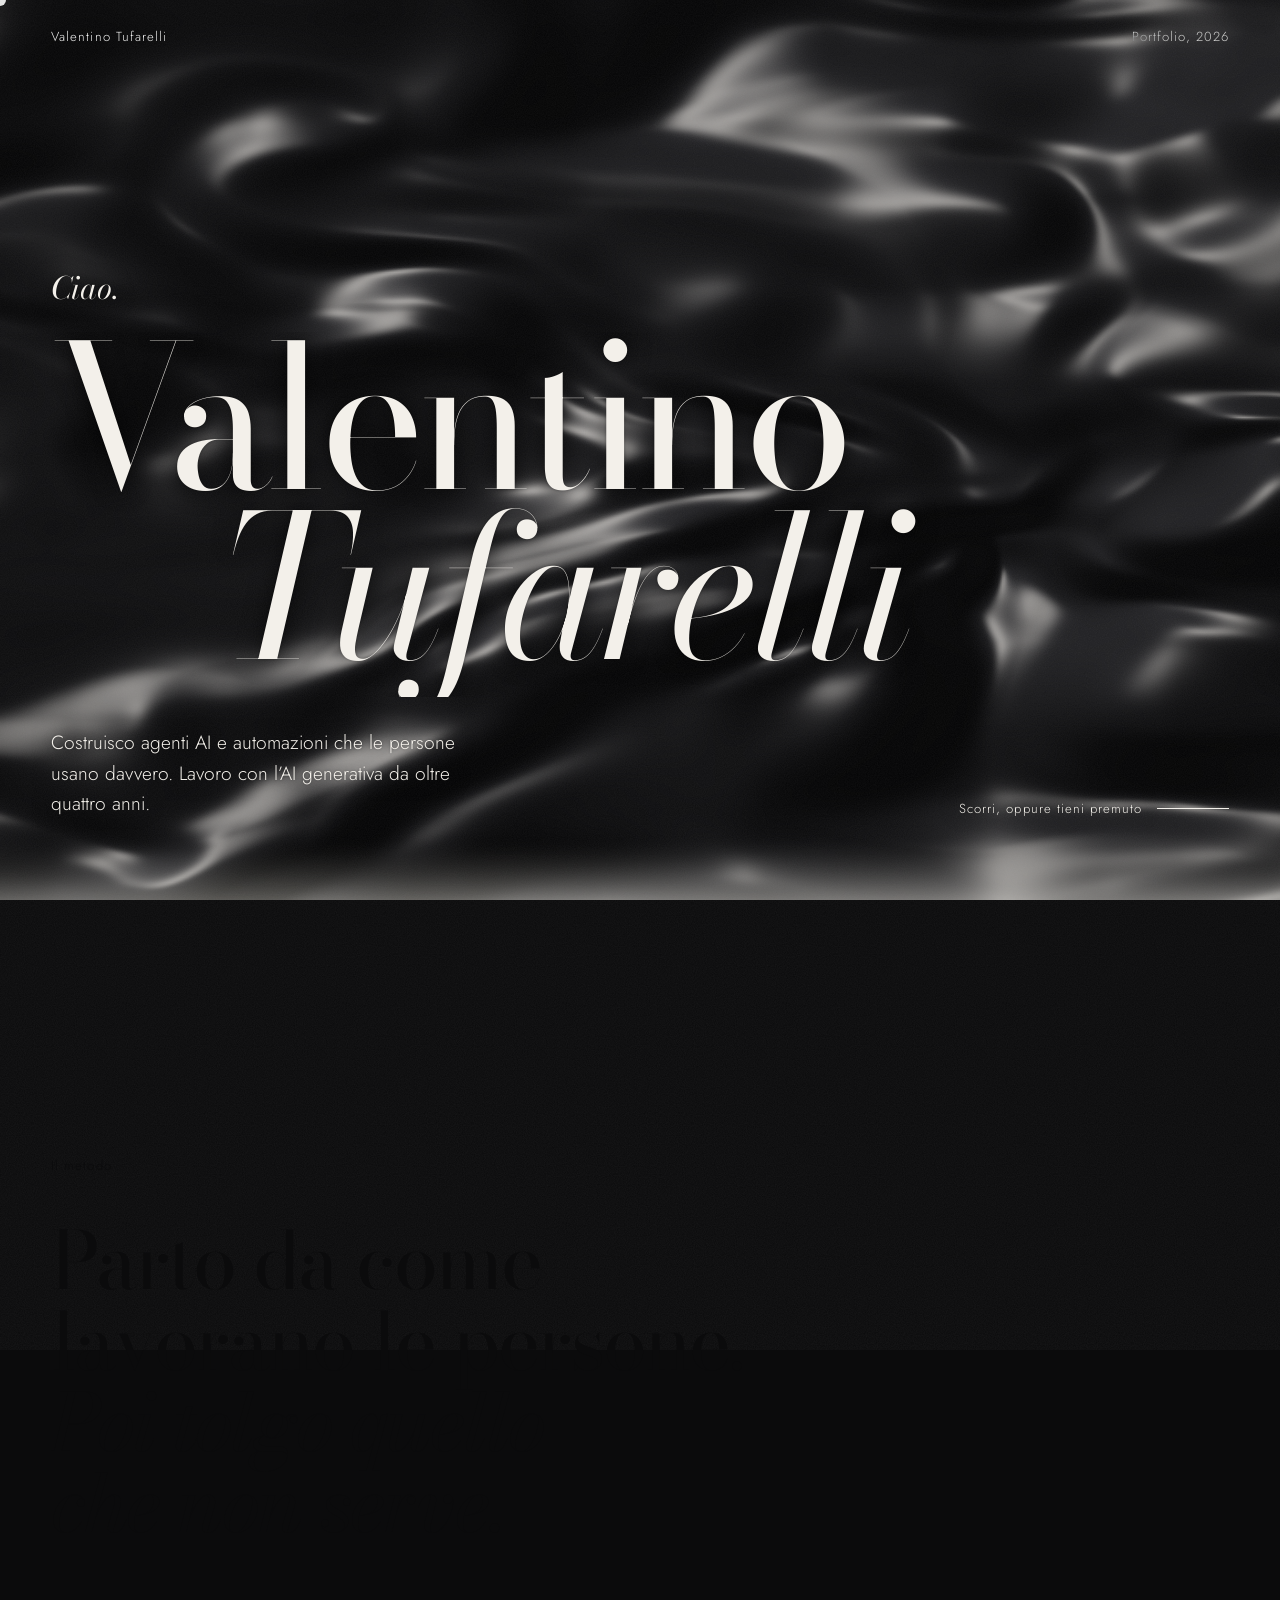
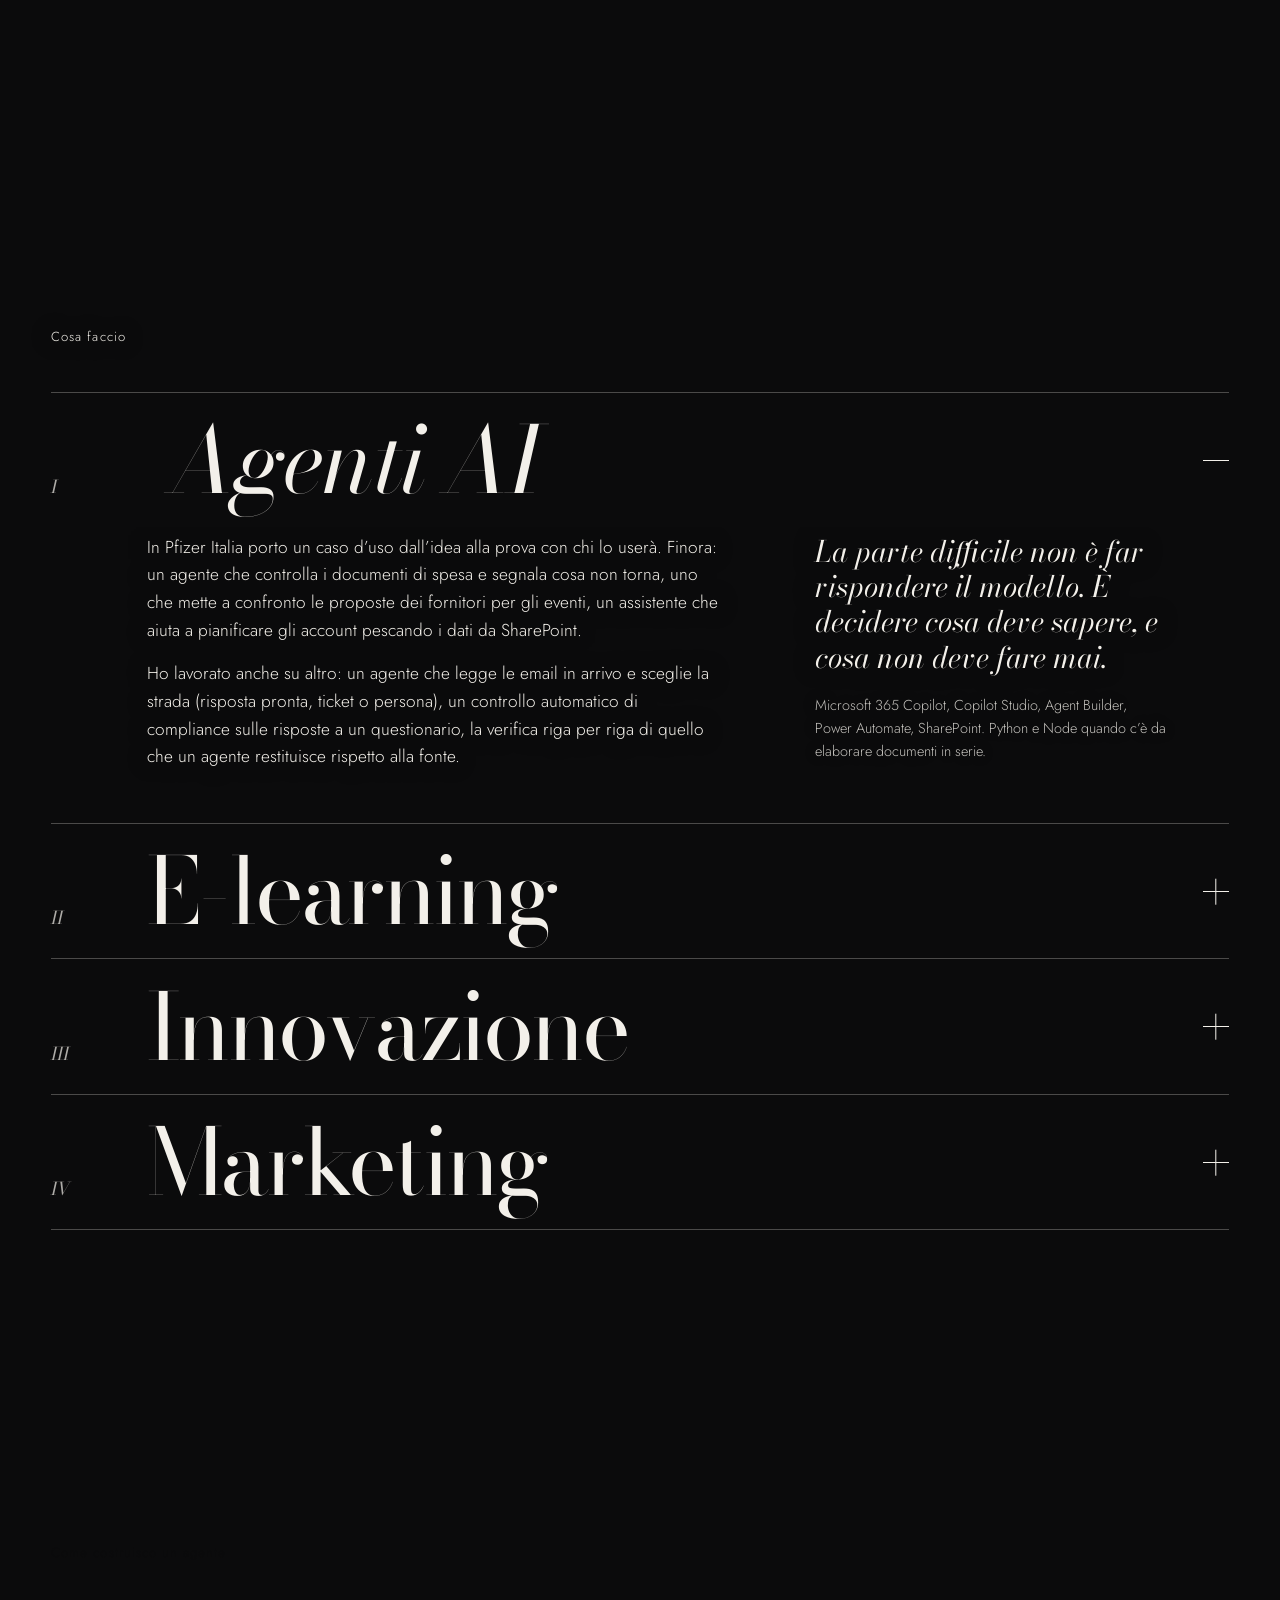
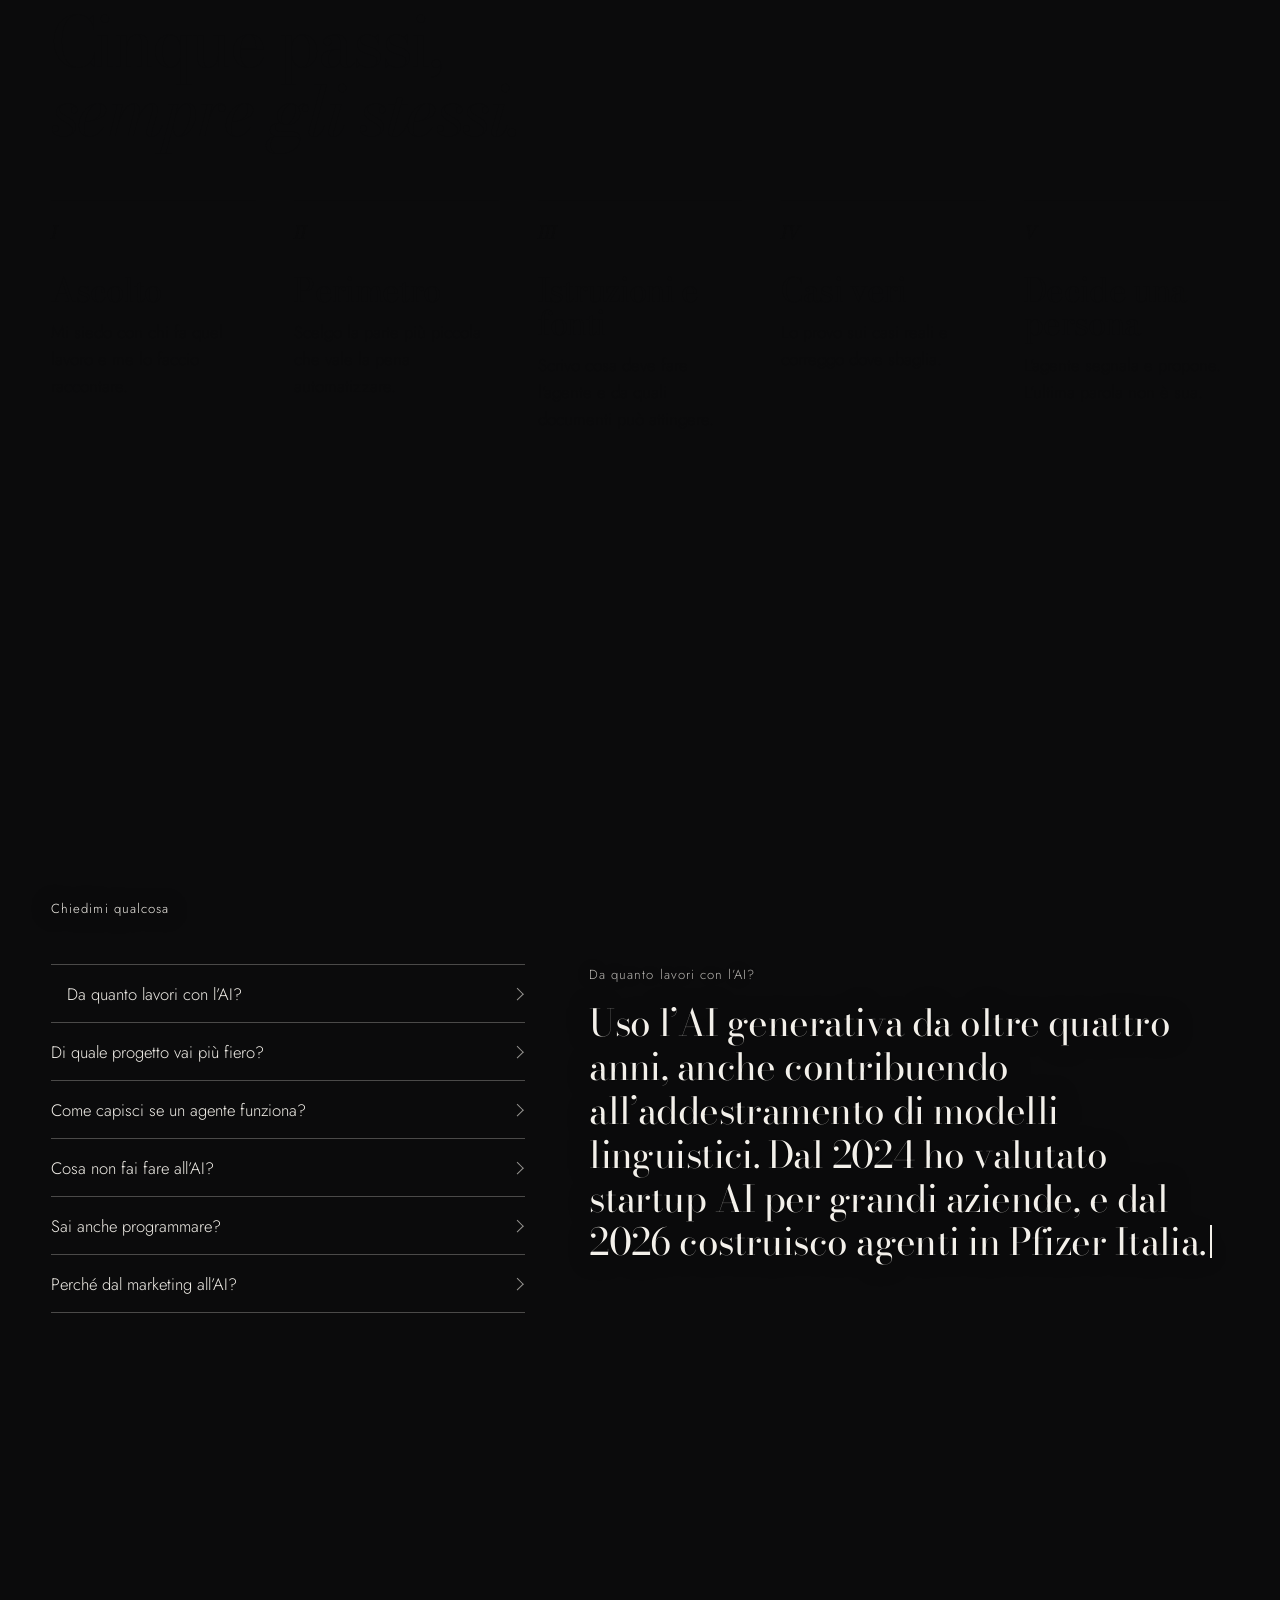
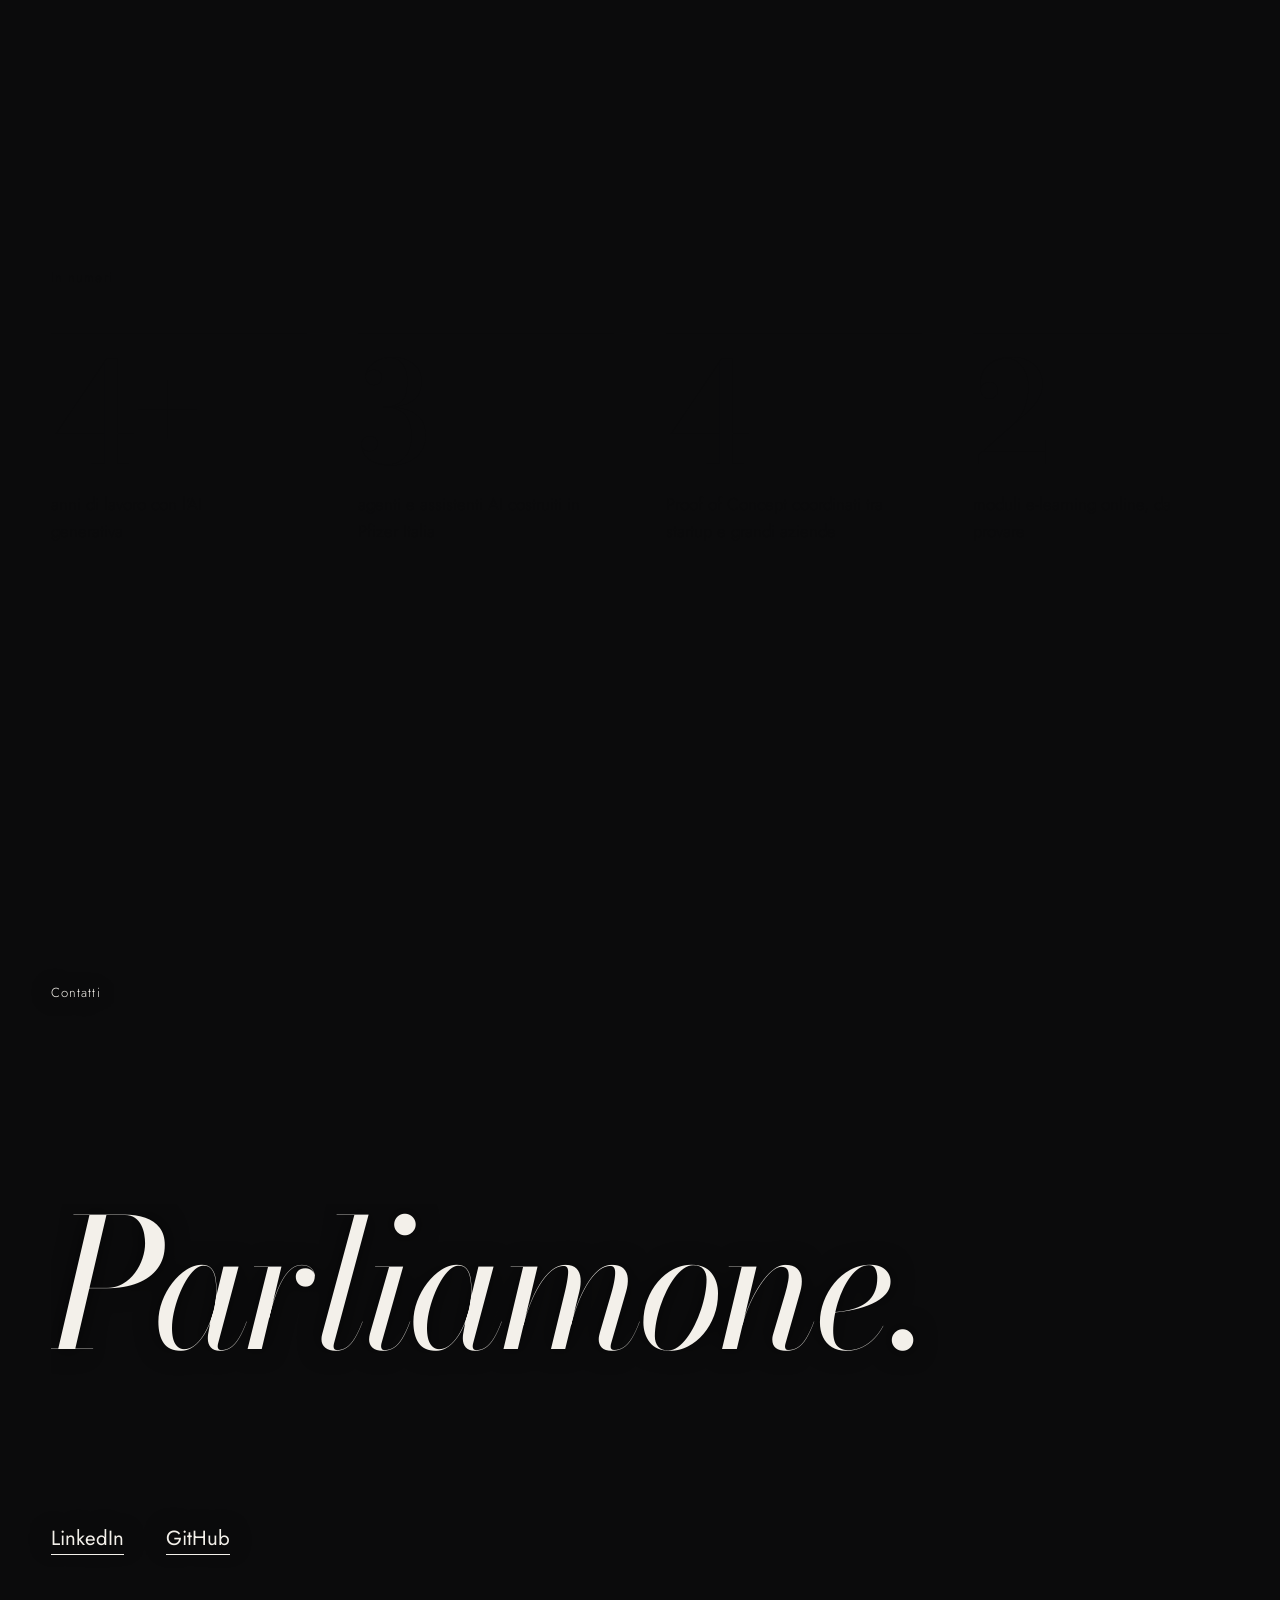
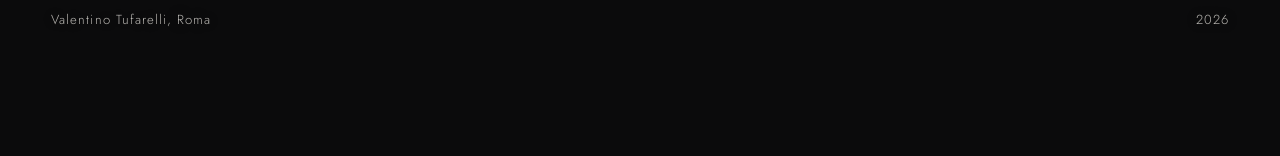
==== work/index.html @ 6861669b "Add files via upload" ====
<!doctype html>
<html lang="it">
<head>
<meta charset="utf-8">
<meta name="viewport" content="width=device-width, initial-scale=1">
<title>Valentino Tufarelli</title>
<meta name="description" content="Valentino Tufarelli costruisce agenti AI e automazioni, e progetta esperienze che le persone usano davvero.">
<link rel="preconnect" href="https://fonts.googleapis.com">
<link rel="preconnect" href="https://fonts.gstatic.com" crossorigin>
<link href="https://fonts.googleapis.com/css2?family=Bodoni+Moda:ital,opsz,wght@0,6..96,400;0,6..96,500;1,6..96,400&family=Jost:wght@300;400;500&display=swap" rel="stylesheet">
<style>
:root{--ink:#0B0B0C;--bone:#F3F0EA;--serif:"Bodoni Moda","Didot","Bodoni MT","Cardo","Crimson Text",Georgia,serif;--sans:"Jost","DM Sans","Helvetica Neue",Arial,sans-serif;--ease:cubic-bezier(.19,1,.22,1)}
*,*::before,*::after{box-sizing:border-box}
html{background:var(--ink)}
body{margin:0;font-family:var(--sans);font-weight:300;font-size:1.0625rem;line-height:1.6;color:var(--bone);overflow-x:hidden;-webkit-font-smoothing:antialiased}
a{color:inherit}
button{font:inherit;color:inherit;background:none;border:0;padding:0;cursor:pointer}
:focus-visible{outline:1px solid currentColor;outline-offset:6px}
::selection{background:var(--bone);color:var(--ink)}

#silk{position:fixed;inset:0;width:100%;height:100%;z-index:0;display:block}
.grain{position:fixed;inset:-50%;z-index:1;pointer-events:none;opacity:.07;background-image:url("data:image/svg+xml,%3Csvg xmlns='http://www.w3.org/2000/svg' width='220' height='220'%3E%3Cfilter id='n'%3E%3CfeTurbulence type='fractalNoise' baseFrequency='.9' numOctaves='2' stitchTiles='stitch'/%3E%3CfeColorMatrix values='0 0 0 0 .5 0 0 0 0 .5 0 0 0 0 .5 0 0 0 1 0'/%3E%3C/filter%3E%3Crect width='100%25' height='100%25' filter='url(%23n)'/%3E%3C/svg%3E")}

.bar{position:fixed;top:0;left:0;right:0;z-index:5;display:flex;justify-content:space-between;padding:1.6rem clamp(1.3rem,4vw,3.5rem);font-size:.82rem;letter-spacing:.08em;color:#fff;mix-blend-mode:difference;pointer-events:none}
main{position:relative;z-index:2}
section{position:relative;min-height:100vh;min-height:100svh;padding:clamp(6rem,14vh,10rem) clamp(1.3rem,4vw,3.5rem);display:flex;flex-direction:column;justify-content:center}
.light{color:var(--ink)}
.dark{text-shadow:0 0 22px rgba(0,0,0,.6),0 0 3px rgba(0,0,0,.35)}
.nogl .light{background:var(--bone)}.nogl .dark{background:var(--ink)}

/* comparsa del testo, riga per riga */
.line{display:block;overflow:hidden;padding-bottom:.12em;margin-bottom:-.12em}
.line>span{display:block;transform:translateY(112%);transition:transform 1.5s var(--ease)}
.in .line>span{transform:none}
.line:nth-child(2)>span{transition-delay:.12s}.line:nth-child(3)>span{transition-delay:.24s}.line:nth-child(4)>span{transition-delay:.36s}
.fade{opacity:0;transform:translateY(14px);transition:opacity 1.4s var(--ease) .35s,transform 1.4s var(--ease) .35s}
.in .fade{opacity:1;transform:none}

/* ingresso */
.hero{justify-content:flex-end;padding-bottom:clamp(3rem,9vh,6rem)}
.hello{font-family:var(--serif);font-style:italic;font-size:clamp(1.3rem,2.4vw,2rem);margin:0 0 1.2rem}
h1{font-family:var(--serif);font-weight:400;font-size:clamp(3.6rem,15.5vw,16.5rem);line-height:.86;letter-spacing:-.035em;margin:0}
h1 .line:nth-child(2){padding-left:clamp(1.5rem,13vw,15rem)}
h1 em{font-style:italic;font-weight:400}
.foot{display:flex;justify-content:space-between;align-items:flex-end;gap:2rem;margin-top:clamp(2rem,6vh,4rem)}
.lede{max-width:27rem;margin:0;font-size:clamp(1.05rem,1.5vw,1.25rem)}
@media (max-width:40rem){.foot{flex-direction:column;align-items:flex-start;gap:1.4rem}}
.cue{font-size:.82rem;letter-spacing:.08em;display:flex;align-items:center;gap:.9rem;white-space:nowrap;text-align:right}
.cue::after{content:"";width:4.5rem;height:1px;background:currentColor;transform-origin:left;animation:draw 2.6s var(--ease) infinite}
@keyframes draw{0%{transform:scaleX(0)}55%{transform:scaleX(1)}100%{transform:scaleX(1);opacity:0}}

/* frase */
.say{font-family:var(--serif);font-weight:400;font-size:clamp(2.1rem,6.2vw,6.4rem);line-height:1.02;letter-spacing:-.025em;margin:0;max-width:17ch}
.say em{font-style:italic}
.tagline{font-size:.82rem;letter-spacing:.08em;margin:0 0 clamp(1.5rem,5vh,3.5rem)}

/* capitoli che si aprono */
.chapters{list-style:none;margin:0;padding:0;border-top:1px solid rgba(243,240,234,.28)}
.chapters>li{border-bottom:1px solid rgba(243,240,234,.28)}
.head{width:100%;display:grid;grid-template-columns:3.2rem 1fr auto;gap:0 1rem;align-items:baseline;padding:clamp(1rem,2.6vh,1.8rem) 0;text-align:left}
@media (min-width:56rem){.head{grid-template-columns:5rem 1fr auto}}
.head .n{font-family:var(--serif);font-style:italic;font-size:1.1rem;opacity:.7}
.head h2{font-family:var(--serif);font-weight:400;font-size:clamp(2.4rem,7.2vw,6.8rem);line-height:.95;letter-spacing:-.03em;margin:0;transition:transform 1s var(--ease)}
.head:hover h2,.open .head h2{transform:translateX(clamp(.4rem,1.6vw,1.6rem));font-style:italic}
.head .pm{position:relative;width:1.6rem;height:1.6rem;align-self:center}
.head .pm::before,.head .pm::after{content:"";position:absolute;left:0;right:0;top:50%;height:1px;background:currentColor;transition:transform .8s var(--ease)}
.head .pm::after{transform:rotate(90deg)}
.open .head .pm::after{transform:rotate(0deg)}
.story{display:grid;grid-template-rows:0fr;transition:grid-template-rows 1s var(--ease)}
.open .story{grid-template-rows:1fr}
.story>div{overflow:hidden}
.story .cols{display:grid;gap:1.2rem 3rem;padding:.4rem 0 clamp(1.6rem,4vh,2.8rem) 4.2rem;opacity:0;transition:opacity 1s var(--ease) .2s}
.open .story .cols{opacity:1}
@media (min-width:56rem){.story .cols{grid-template-columns:minmax(0,1.5fr) minmax(0,1fr);padding-left:6rem}}
@media (max-width:40rem){.story .cols{padding-left:0}}
.story p{margin:0 0 1rem;max-width:36rem;font-size:clamp(1.02rem,1.35vw,1.2rem)}
.story .pull{font-family:var(--serif);font-style:italic;font-size:clamp(1.4rem,2.3vw,2rem);line-height:1.2;max-width:22rem;margin:0 0 1.2rem}
.story .tools{font-size:.9rem;opacity:.8;max-width:22rem}
.try{display:flex;flex-wrap:wrap;gap:.5rem 1.8rem;margin:0 0 1.2rem}
.link{position:relative;padding-bottom:.15rem;font-weight:400}
.link::after{content:"";position:absolute;left:0;right:0;bottom:0;height:1px;background:currentColor;transform-origin:right;transition:transform .8s var(--ease)}
.link:hover::after{transform:scaleX(0)}

/* cinque passi */
.steps{list-style:none;margin:0;padding:0;display:grid;gap:0 clamp(1.2rem,3vw,3rem)}
@media (min-width:56rem){.steps{grid-template-columns:repeat(5,1fr)}}
.steps li{border-top:1px solid rgba(11,11,12,.3);padding:1.1rem 0 clamp(1.4rem,4vh,2.4rem)}
.steps .n{font-family:var(--serif);font-style:italic;font-size:1.1rem;opacity:.7;display:block;margin-bottom:clamp(.6rem,3vh,2.4rem)}
.steps h3{font-family:var(--serif);font-weight:400;font-size:clamp(1.7rem,2.6vw,2.5rem);line-height:1;letter-spacing:-.02em;margin:0 0 .7rem}
.steps p{margin:0;max-width:17rem}
.title{font-family:var(--serif);font-weight:400;font-size:clamp(2.1rem,5.4vw,5.2rem);line-height:1;letter-spacing:-.025em;margin:0 0 clamp(2rem,6vh,4rem);max-width:16ch}
.title em{font-style:italic}

/* chiedimi qualcosa */
.ask{display:grid;gap:clamp(2rem,5vh,3rem) 4rem}
@media (min-width:56rem){.ask{grid-template-columns:minmax(0,1fr) minmax(0,1.35fr);align-items:start}}
.qs{list-style:none;margin:0;padding:0;border-top:1px solid rgba(243,240,234,.28)}
.qs button{width:100%;text-align:left;padding:.95rem 2rem .95rem 0;border-bottom:1px solid rgba(243,240,234,.28);position:relative;font-size:clamp(1.02rem,1.3vw,1.15rem);transition:padding 1s var(--ease),opacity .6s}
.qs button::after{content:"";position:absolute;right:.2rem;top:50%;width:.55rem;height:.55rem;border-top:1px solid currentColor;border-right:1px solid currentColor;transform:translateY(-50%) rotate(45deg);opacity:.6}
.qs button:hover,.qs button[aria-pressed="true"]{padding-left:1rem}
.qs button.seen{opacity:.55}.qs button[aria-pressed="true"]{opacity:1}
.answer{min-height:15rem}
.answer .q{font-size:.82rem;letter-spacing:.08em;margin:0 0 1rem;opacity:.75;min-height:1.3em}
.answer .a{font-family:var(--serif);font-weight:400;font-size:clamp(1.5rem,2.9vw,2.7rem);line-height:1.18;letter-spacing:-.015em;margin:0}
.answer .a::after{content:"";display:inline-block;width:.06em;height:.9em;background:currentColor;margin-left:.12em;vertical-align:-.08em;animation:blink 1s steps(1) infinite}
@keyframes blink{50%{opacity:0}}

/* numeri */
.figs{display:grid;grid-template-columns:repeat(2,1fr);gap:clamp(2rem,6vh,4rem) clamp(1.5rem,4vw,4rem);margin:0}
@media (min-width:56rem){.figs{grid-template-columns:repeat(4,1fr)}}
.figs div{border-top:1px solid rgba(11,11,12,.3);padding-top:1rem}
.figs dt{font-family:var(--serif);font-weight:400;font-size:clamp(4.2rem,11vw,10.5rem);line-height:.9;letter-spacing:-.04em}
.figs dd{margin:.9rem 0 0;max-width:14rem}

/* chiusura */
.end{justify-content:space-between}
.end .big{font-family:var(--serif);font-style:italic;font-weight:400;font-size:clamp(3.4rem,14vw,15rem);line-height:.9;letter-spacing:-.035em;margin:auto 0}
.end ul{list-style:none;display:flex;flex-wrap:wrap;gap:.6rem 2.6rem;margin:0;padding:0;font-size:clamp(1.05rem,1.6vw,1.3rem)}
.end ul a{text-decoration:none}
.sign{display:flex;justify-content:space-between;gap:1rem;font-size:.82rem;letter-spacing:.08em;margin-top:clamp(2rem,6vh,4rem);opacity:.75}

/* cursore */
.dot{position:fixed;left:0;top:0;width:12px;height:12px;margin:-6px 0 0 -6px;border-radius:50%;background:#fff;mix-blend-mode:difference;pointer-events:none;z-index:70;transition:width .5s var(--ease),height .5s var(--ease),margin .5s var(--ease);display:none}
.dot.on{display:block}.dot.big{width:64px;height:64px;margin:-32px 0 0 -32px}

/* lettore dei moduli */
#player{position:fixed;inset:0;z-index:60;display:none;background:rgba(6,6,7,.96);padding:4.4rem 3vw 3vh}
#player.open{display:block}
#player iframe{width:100%;height:100%;border:0;background:#fff}
#close{position:absolute;top:1.3rem;right:3vw;color:var(--bone);font-size:.82rem;letter-spacing:.08em}

@media (prefers-reduced-motion:reduce){.line>span,.fade{transition:none;transform:none;opacity:1}.cue::after,.answer .a::after{animation:none}.story,.story .cols{transition:none}}
</style>
</head>
<body>
<canvas id="silk" aria-hidden="true"></canvas>
<div class="grain" aria-hidden="true"></div>
<div class="bar" aria-hidden="true"><span>Valentino Tufarelli</span><span>Portfolio, 2026</span></div>

<main>
  <section class="hero dark" data-t="0">
    <p class="hello fade">Ciao.</p>
    <h1><span class="line"><span>Valentino</span></span><span class="line"><span><em>Tufarelli</em></span></span></h1>
    <div class="foot fade">
      <p class="lede">Costruisco agenti AI e automazioni che le persone usano davvero. Lavoro con l’AI generativa da oltre quattro anni.</p>
      <span class="cue">Scorri, oppure tieni premuto</span>
    </div>
  </section>

  <section class="light" data-t="1">
    <p class="tagline fade">Il metodo</p>
    <p class="say"><span class="line"><span>Parto da come</span></span><span class="line"><span>lavorano le persone.</span></span><span class="line"><span><em>Poi tolgo quello</em></span></span><span class="line"><span><em>che non serve.</em></span></span></p>
  </section>

  <section class="dark" data-t="0">
    <p class="tagline fade">Cosa faccio</p>
    <ol class="chapters fade">
      <li class="open">
        <button class="head" type="button" aria-expanded="true"><span class="n">I</span><h2>Agenti AI</h2><span class="pm" aria-hidden="true"></span></button>
        <div class="story"><div><div class="cols">
          <div>
            <p>In Pfizer Italia porto un caso d’uso dall’idea alla prova con chi lo userà. Finora: un agente che controlla i documenti di spesa e segnala cosa non torna, uno che mette a confronto le proposte dei fornitori per gli eventi, un assistente che aiuta a pianificare gli account pescando i dati da SharePoint.</p>
            <p>Ho lavorato anche su altro: un agente che legge le email in arrivo e sceglie la strada (risposta pronta, ticket o persona), un controllo automatico di compliance sulle risposte a un questionario, la verifica riga per riga di quello che un agente restituisce rispetto alla fonte.</p>
          </div>
          <div>
            <p class="pull">La parte difficile non è far rispondere il modello. È decidere cosa deve sapere, e cosa non deve fare mai.</p>
            <p class="tools">Microsoft 365 Copilot, Copilot Studio, Agent Builder, Power Automate, SharePoint. Python e Node quando c’è da elaborare documenti in serie.</p>
          </div>
        </div></div></div>
      </li>
      <li>
        <button class="head" type="button" aria-expanded="false"><span class="n">II</span><h2>E-learning</h2><span class="pm" aria-hidden="true"></span></button>
        <div class="story"><div><div class="cols">
          <div>
            <p>Ho tenuto con due colleghi la formazione su Copilot per la field force: le demo e gli esercizi dal vivo erano miei. Da lì ho costruito due moduli in Articulate Storyline, che puoi provare adesso.</p>
            <p>Prima ancora ho curato la versione italiana di un corso sui fondamenti dell’AI. Le correzioni ai sottotitoli le ho riscritte in tre formati diversi, finché non sono diventate comode per chi doveva applicarle.</p>
          </div>
          <div>
            <p class="pull">Un corso funziona quando lo provi con le mani.</p>
            <p class="try"><button class="link" type="button" data-play="../copilot/" data-title="Modulo Copilot 101">Prova Copilot 101</button><button class="link" type="button" data-play="../onboarding/" data-title="Modulo La tua prima settimana">Prova La tua prima settimana</button></p>
            <p class="tools">Articulate Storyline, formazione dal vivo, localizzazione dall’inglese.</p>
          </div>
        </div></div></div>
      </li>
      <li>
        <button class="head" type="button" aria-expanded="false"><span class="n">III</span><h2>Innovazione</h2><span class="pm" aria-hidden="true"></span></button>
        <div class="story"><div><div class="cols">
          <div>
            <p>In ELIS Innovation Hub cercavo startup AI per ENI, RFI e Italferr, e poi le accompagnavo alla prova sul campo. Ho coordinato quattro Proof of Concept: Italferr con B4Tech e con HPA, ENI con Trailslight, RFI con KOMETE.</p>
            <p>Il mio lavoro era tenere insieme tre mondi che parlano lingue diverse: l’azienda, la startup e i tecnici. Piani, scadenze, stati di avanzamento, budget.</p>
          </div>
          <div>
            <p class="pull">Una tecnologia si giudica quando incontra un processo vero, non durante la demo.</p>
            <p class="tools">Scouting tecnologico, venture client, coordinamento di Proof of Concept, metodologie Agile.</p>
          </div>
        </div></div></div>
      </li>
      <li>
        <button class="head" type="button" aria-expanded="false"><span class="n">IV</span><h2>Marketing</h2><span class="pm" aria-hidden="true"></span></button>
        <div class="story"><div><div class="cols">
          <div>
            <p>Vengo da qui. Ho venduto per anni, in negozio e poi come agente B2B, e ho lavorato nel marketing digitale: la nuova identità di un’agenzia, siti, social, piani editoriali. All’università ho costruito strategie per marchi come Ferrarelle, Pirelli e Utravel.</p>
            <p>Oggi mi serve ogni giorno. Fuori dall’ufficio curo anche la crescita di un’app indipendente, a budget zero.</p>
          </div>
          <div>
            <p class="pull">Un agente che nessuno adotta è un progetto fallito. E far adottare qualcosa è un lavoro di vendita.</p>
            <p class="tools">Strategia digitale, brand identity, contenuti, vendita B2B e B2C.</p>
          </div>
        </div></div></div>
      </li>
    </ol>
  </section>

  <section class="light" data-t="1">
    <p class="tagline fade">Come costruisco un agente</p>
    <h2 class="title"><span class="line"><span>Cinque passi,</span></span><span class="line"><span><em>sempre gli stessi.</em></span></span></h2>
    <ol class="steps fade">
      <li><span class="n">I</span><h3>Ascolto</h3><p>Mi siedo con chi fa quel lavoro e me lo faccio raccontare.</p></li>
      <li><span class="n">II</span><h3>Perimetro</h3><p>Scelgo la parte più piccola che vale la pena automatizzare.</p></li>
      <li><span class="n">III</span><h3>Istruzioni e fonti</h3><p>Scrivo cosa deve fare l’agente e da quali documenti può attingere.</p></li>
      <li><span class="n">IV</span><h3>Casi veri</h3><p>Lo provo sui casi reali e correggo dove sbaglia.</p></li>
      <li><span class="n">V</span><h3>Decide una persona</h3><p>L’agente segnala e propone. L’ultima parola non è sua.</p></li>
    </ol>
  </section>

  <section class="dark" data-t="0">
    <p class="tagline fade">Chiedimi qualcosa</p>
    <div class="ask fade">
      <ul class="qs" id="qs"></ul>
      <div class="answer" aria-live="polite"><p class="q" id="aq"></p><p class="a" id="aa"></p></div>
    </div>
  </section>

  <section class="light" data-t="1">
    <p class="tagline fade">In numeri</p>
    <dl class="figs fade">
      <div><dt data-n="4" data-suf="+">4+</dt><dd>anni di lavoro con l’AI generativa</dd></div>
      <div><dt data-n="3">3</dt><dd>agenti e assistenti AI costruiti in Pfizer Italia</dd></div>
      <div><dt data-n="4">4</dt><dd>Proof of Concept coordinati tra startup e grandi aziende</dd></div>
      <div><dt data-n="2">2</dt><dd>moduli e-learning online, da provare</dd></div>
    </dl>
  </section>

  <section class="end dark" data-t="0">
    <p class="tagline fade">Contatti</p>
    <p class="big"><span class="line"><span>Parliamone.</span></span></p>
    <div class="fade">
      <ul>
        <li><a class="link" href="https://www.linkedin.com/in/valentinotufarelli">LinkedIn</a></li>
        <li><a class="link" href="https://github.com/tufawayz">GitHub</a></li>
      </ul>
      <div class="sign"><span>Valentino Tufarelli, Roma</span><span>2026</span></div>
    </div>
  </section>
</main>

<div class="dot" aria-hidden="true"></div>
<div id="player" role="dialog" aria-modal="true" aria-label="Modulo e-learning"><button id="close" type="button">Chiudi</button><div id="frame" style="width:100%;height:100%"></div></div>

<script>
(function(){
  var reduce=window.matchMedia('(prefers-reduced-motion: reduce)').matches;
  var sections=[].slice.call(document.querySelectorAll('section'));

  /* comparsa dei testi */
  if('IntersectionObserver' in window){
    var io=new IntersectionObserver(function(es){es.forEach(function(e){if(e.isIntersecting){e.target.classList.add('in');io.unobserve(e.target);}});},{threshold:.25});
    sections.forEach(function(s){io.observe(s);});
  } else sections.forEach(function(s){s.classList.add('in');});

  /* seta liquida in WebGL */
  var cv=document.getElementById('silk'), gl=null;
  try{gl=cv.getContext('webgl',{antialias:false,alpha:false,powerPreference:'low-power'});}catch(e){}
  var FS='precision highp float;uniform vec2 r;uniform float t;uniform vec2 m;uniform float s;uniform float b;uniform float i0;uniform float i1;uniform float g;'+
  'float h(vec2 p){p=fract(p*vec2(123.34,456.21));p+=dot(p,p+45.32);return fract(p.x*p.y);}'+
  'float n(vec2 p){vec2 i=floor(p),f=fract(p);f=f*f*(3.-2.*f);return mix(mix(h(i),h(i+vec2(1.,0.)),f.x),mix(h(i+vec2(0.,1.)),h(i+vec2(1.,1.)),f.x),f.y);}'+
  'float fbm(vec2 p){float a=.5,v=0.;for(int i=0;i<4;i++){v+=a*n(p);p=p*2.03+vec2(17.3,9.1);a*=.5;}return v;}'+
  'float H(vec2 p,float k,vec2 pull){vec2 q=vec2(fbm(p+vec2(0.,k)),fbm(p+vec2(5.2,1.3)-k));return fbm(p+2.4*q+pull);}'+
  'void main(){vec2 uv=(gl_FragCoord.xy-.5*r)/r.y;vec2 p=uv*vec2(.62,1.25)+vec2(.3,s*1.6);float k=t*.03;'+
  'vec2 d=m-uv;vec2 pull=(.35+1.1*g)*d*exp(-2.5*dot(d,d));vec2 e=vec2(.014,0.);'+
  'float h0=H(p,k,pull),hx=H(p+e.xy,k,pull),hy=H(p+e.yx,k,pull);'+
  'vec3 nr=normalize(vec3((h0-hx)/e.x*.55,(h0-hy)/e.x*.55,1.));vec3 L=normalize(vec3(-.45,.55,.7));'+
  'float dif=clamp(dot(nr,L),0.,1.);float sp=pow(max(dot(nr,normalize(L+vec3(0.,0.,1.))),0.),60.);float rim=pow(1.-nr.z,2.);'+
  'vec3 dark=vec3(.016,.016,.019)+pow(dif,3.)*vec3(.15,.15,.16)+sp*vec3(.52,.51,.49)+rim*vec3(.04);'+
  'vec3 lite=vec3(.957,.945,.922)-pow(1.-dif,1.5)*vec3(.19,.19,.20)-rim*vec3(.09)+sp*vec3(.04);'+
  'float y=r.y-gl_FragCoord.y;float inv=mix(i0,i1,smoothstep(b-r.y*.07,b+r.y*.07,y));'+
  'vec3 c=mix(dark,lite,inv);c*=1.-.4*dot(uv,uv)*(1.-inv*.8);gl_FragColor=vec4(c,1.);}';
  var prog,loc={},ok=false;
  if(gl){
    var mk=function(type,src){var sh=gl.createShader(type);gl.shaderSource(sh,src);gl.compileShader(sh);return gl.getShaderParameter(sh,gl.COMPILE_STATUS)?sh:null;};
    var vs=mk(gl.VERTEX_SHADER,'attribute vec2 a;void main(){gl_Position=vec4(a,0.,1.);}'), fs=mk(gl.FRAGMENT_SHADER,FS);
    if(vs&&fs){prog=gl.createProgram();gl.attachShader(prog,vs);gl.attachShader(prog,fs);gl.linkProgram(prog);
      if(gl.getProgramParameter(prog,gl.LINK_STATUS)){gl.useProgram(prog);
        var buf=gl.createBuffer();gl.bindBuffer(gl.ARRAY_BUFFER,buf);gl.bufferData(gl.ARRAY_BUFFER,new Float32Array([-1,-1,1,-1,-1,1,1,1]),gl.STATIC_DRAW);
        var a=gl.getAttribLocation(prog,'a');gl.enableVertexAttribArray(a);gl.vertexAttribPointer(a,2,gl.FLOAT,false,0,0);
        ['r','t','m','s','b','i0','i1','g'].forEach(function(u){loc[u]=gl.getUniformLocation(prog,u);});ok=true;}}
  }
  if(!ok){document.documentElement.classList.add('nogl');cv.style.display='none';}
  function size(){var sc=Math.min(.6,900/window.innerWidth);cv.width=Math.max(2,Math.round(window.innerWidth*sc));cv.height=Math.max(2,Math.round(window.innerHeight*sc));if(ok)gl.viewport(0,0,cv.width,cv.height);}
  size();window.addEventListener('resize',size);

  var mx=0,my=0,tx=0,ty=0,sc=0,tsc=0,bd=-1e5,t0=0,t1=0,start=performance.now(),prev=start,vis=true,ag=0,tag=0,tim=12;
  window.addEventListener('pointerdown',function(){tag=1;},{passive:true});['pointerup','pointercancel','blur'].forEach(function(ev){window.addEventListener(ev,function(){tag=0;},{passive:true});});
  document.addEventListener('visibilitychange',function(){vis=!document.hidden;});
  /* ogni sezione ha il suo tono: la seta cambia colore lungo il confine tra due sezioni */
  function theme(){
    var H=window.innerHeight,found=false;
    for(var i=0;i<sections.length;i++){var top=sections[i].getBoundingClientRect().top;
      if(top>0&&top<=H&&i>0){bd=top;t0=+sections[i-1].getAttribute('data-t');t1=+sections[i].getAttribute('data-t');found=true;break;}}
    if(!found){for(var j=0;j<sections.length;j++){var r=sections[j].getBoundingClientRect();if(r.top<=0&&r.bottom>0){t0=t1=+sections[j].getAttribute('data-t');}}bd=-1e5;}
    var max=document.documentElement.scrollHeight-H;tsc=max>0?window.scrollY/max:0;
  }
  window.addEventListener('scroll',theme,{passive:true});window.addEventListener('resize',theme);theme();sc=tsc;

  /* cursore */
  var dot=document.querySelector('.dot'),fine=window.matchMedia('(pointer:fine)').matches,cx=-100,cy=-100,dx=-100,dy=-100;
  window.addEventListener('pointermove',function(e){
    tx=(e.clientX-.5*window.innerWidth)/window.innerHeight;ty=-(e.clientY-.5*window.innerHeight)/window.innerHeight;
    if(fine&&e.pointerType!=='touch'){cx=e.clientX;cy=e.clientY;dot.classList.add('on');}
  },{passive:true});
  if(fine){document.querySelectorAll('a,button').forEach(function(el){
    el.addEventListener('pointerenter',function(){dot.classList.add('big');});el.addEventListener('pointerleave',function(){dot.classList.remove('big');});});}

  function frame(now){
    var dt=Math.min(.1,(now-prev)/1000);prev=now;var k=function(rate){return 1-Math.exp(-dt*rate);};
    if(vis){
      mx+=(tx-mx)*k(2.5);my+=(ty-my)*k(2.5);sc+=(tsc-sc)*k(4);ag+=(tag-ag)*k(tag?2.2:1.2);if(!reduce)tim+=dt*(1+ag*9);
      dx+=(cx-dx)*k(16);dy+=(cy-dy)*k(16);dot.style.transform='translate('+dx+'px,'+dy+'px)';
      if(ok){var q=cv.height/window.innerHeight;
        gl.uniform2f(loc.r,cv.width,cv.height);gl.uniform1f(loc.t,tim);gl.uniform1f(loc.g,ag);gl.uniform2f(loc.m,mx,my);gl.uniform1f(loc.s,sc);
        gl.uniform1f(loc.b,bd*q);gl.uniform1f(loc.i0,t0);gl.uniform1f(loc.i1,t1);gl.drawArrays(gl.TRIANGLE_STRIP,0,4);}
    }
    requestAnimationFrame(frame);
  }
  requestAnimationFrame(frame);

  /* capitoli che si aprono */
  [].forEach.call(document.querySelectorAll('.chapters>li'),function(li){
    var h=li.querySelector('.head');
    h.addEventListener('click',function(){var o=li.classList.toggle('open');h.setAttribute('aria-expanded',o?'true':'false');setTimeout(theme,1050);});
  });

  /* chiedimi qualcosa: le risposte si scrivono da sole */
  var QA=[
    ['Da quanto lavori con l’AI?','Uso l’AI generativa da oltre quattro anni, anche contribuendo all’addestramento di modelli linguistici. Dal 2024 ho valutato startup AI per grandi aziende, e dal 2026 costruisco agenti in Pfizer Italia.'],
    ['Di quale progetto vai più fiero?','Dell’agente che controlla i documenti di spesa. Nei test sui casi reali leggeva male alcuni documenti, e ho corretto gli errori uno a uno. Non decide lui: segnala cosa non torna, poi tocca a una persona.'],
    ['Come capisci se un agente funziona?','Lo metto davanti ai casi veri e confronto quello che restituisce con la fonte, riga per riga: elenco delle differenze, tabella di confronto, sintesi. Se non regge lì, non è pronto.'],
    ['Cosa non fai fare all’AI?','Decidere al posto delle persone. I miei agenti segnalano, confrontano, preparano una risposta. E i dati personali li inserisce solo chi li conosce: restano separati da quelli che l’agente recupera da solo.'],
    ['Sai anche programmare?','Lavoro soprattutto con strumenti low-code: Copilot Studio, Agent Builder, Power Automate. Quando c’è da elaborare documenti in serie scrivo pipeline in Python o Node. Non sviluppo modelli da zero: li faccio lavorare bene dentro un processo.'],
    ['Perché dal marketing all’AI?','Il marketing mi ha insegnato a partire dalle persone. L’AI mi ha dato il modo di costruire quello che a quelle persone serve. In mezzo c’è stata l’innovazione: a forza di valutare le tecnologie degli altri mi è venuta voglia di costruirle.']
  ];
  var qs=document.getElementById('qs'),aq=document.getElementById('aq'),aa=document.getElementById('aa'),typing=null,btns=[];
  function say(i){
    if(typing)cancelAnimationFrame(typing);
    btns.forEach(function(b,k){b.setAttribute('aria-pressed',k===i?'true':'false');if(k===i)b.classList.add('seen');});
    aq.textContent=QA[i][0];var txt=QA[i][1],n=0;
    if(reduce){aa.textContent=txt;return;}
    aa.textContent='';var t0=performance.now();(function step(now){n=Math.min(txt.length,Math.floor((now-t0)/13));aa.textContent=txt.slice(0,n);typing=n<txt.length?requestAnimationFrame(step):null;})(t0);
  }
  QA.forEach(function(q,i){var li=document.createElement('li'),b=document.createElement('button');b.type='button';b.textContent=q[0];b.setAttribute('aria-pressed','false');b.addEventListener('click',function(){say(i);});li.appendChild(b);qs.appendChild(li);btns.push(b);});
  var asked=false,askSec=qs.closest('section');
  if('IntersectionObserver' in window){new IntersectionObserver(function(es,o){es.forEach(function(e){if(e.isIntersecting&&!asked){asked=true;setTimeout(function(){say(0);},700);o.disconnect();}});},{threshold:.4}).observe(askSec);} else say(0);

  /* numeri che contano */
  [].forEach.call(document.querySelectorAll('.figs dt'),function(dt){
    var to=+dt.getAttribute('data-n'),suf=dt.getAttribute('data-suf')||'';
    if(reduce||!('IntersectionObserver' in window))return;
    dt.textContent='0'+suf;
    new IntersectionObserver(function(es,o){es.forEach(function(e){if(!e.isIntersecting)return;o.disconnect();var v=0,id=setInterval(function(){v++;dt.textContent=v+suf;if(v>=to)clearInterval(id);},260);});},{threshold:.6}).observe(dt);
  });

  /* lettore */
  var player=document.getElementById('player'),holder=document.getElementById('frame'),last=null;
  function closeP(){player.classList.remove('open');holder.innerHTML='';document.body.style.overflow='';if(last&&last.focus)last.focus();}
  document.querySelectorAll('[data-play]').forEach(function(b){b.addEventListener('click',function(){
    last=b;holder.innerHTML='';var f=document.createElement('iframe');f.src=b.getAttribute('data-play');f.title=b.getAttribute('data-title');f.setAttribute('allowfullscreen','');holder.appendChild(f);
    player.classList.add('open');document.body.style.overflow='hidden';document.getElementById('close').focus();});});
  document.getElementById('close').addEventListener('click',closeP);
  document.addEventListener('keydown',function(e){if(e.key==='Escape'&&player.classList.contains('open'))closeP();});
})();
</script>
</body>
</html>
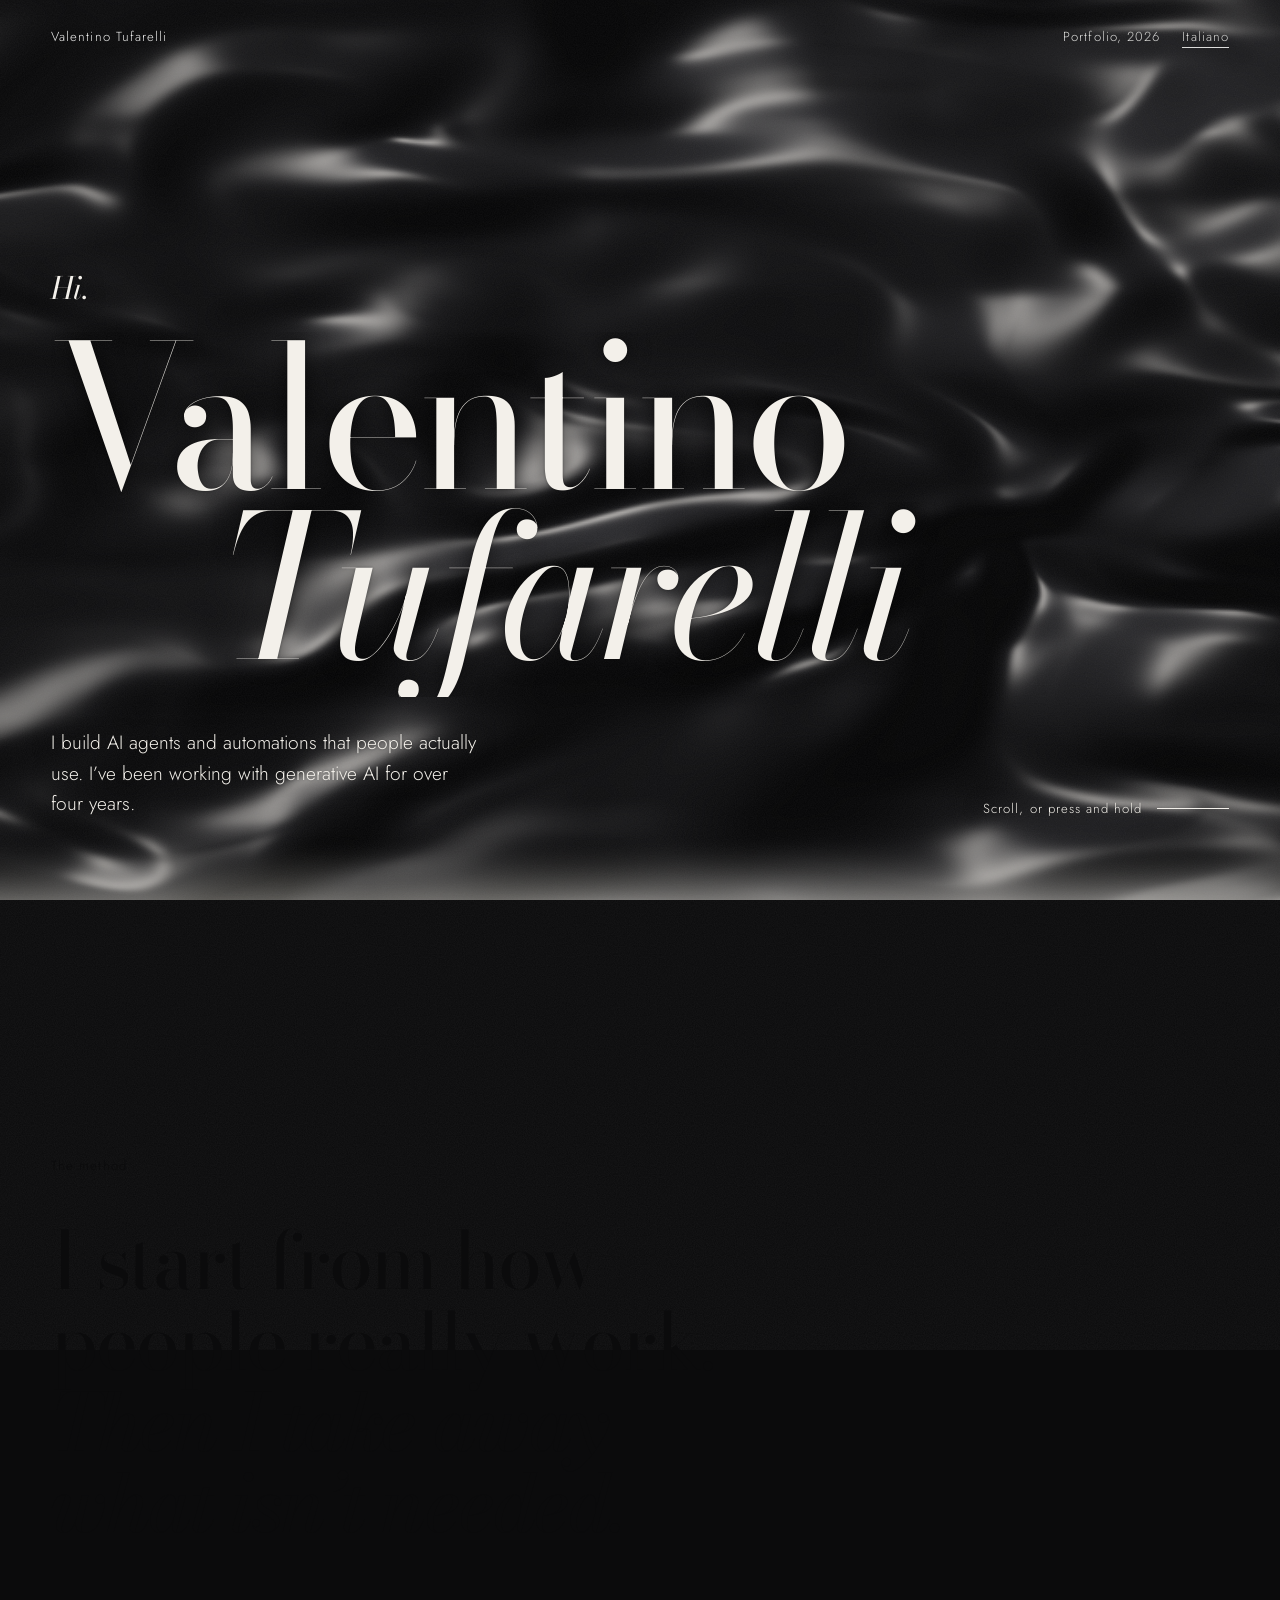
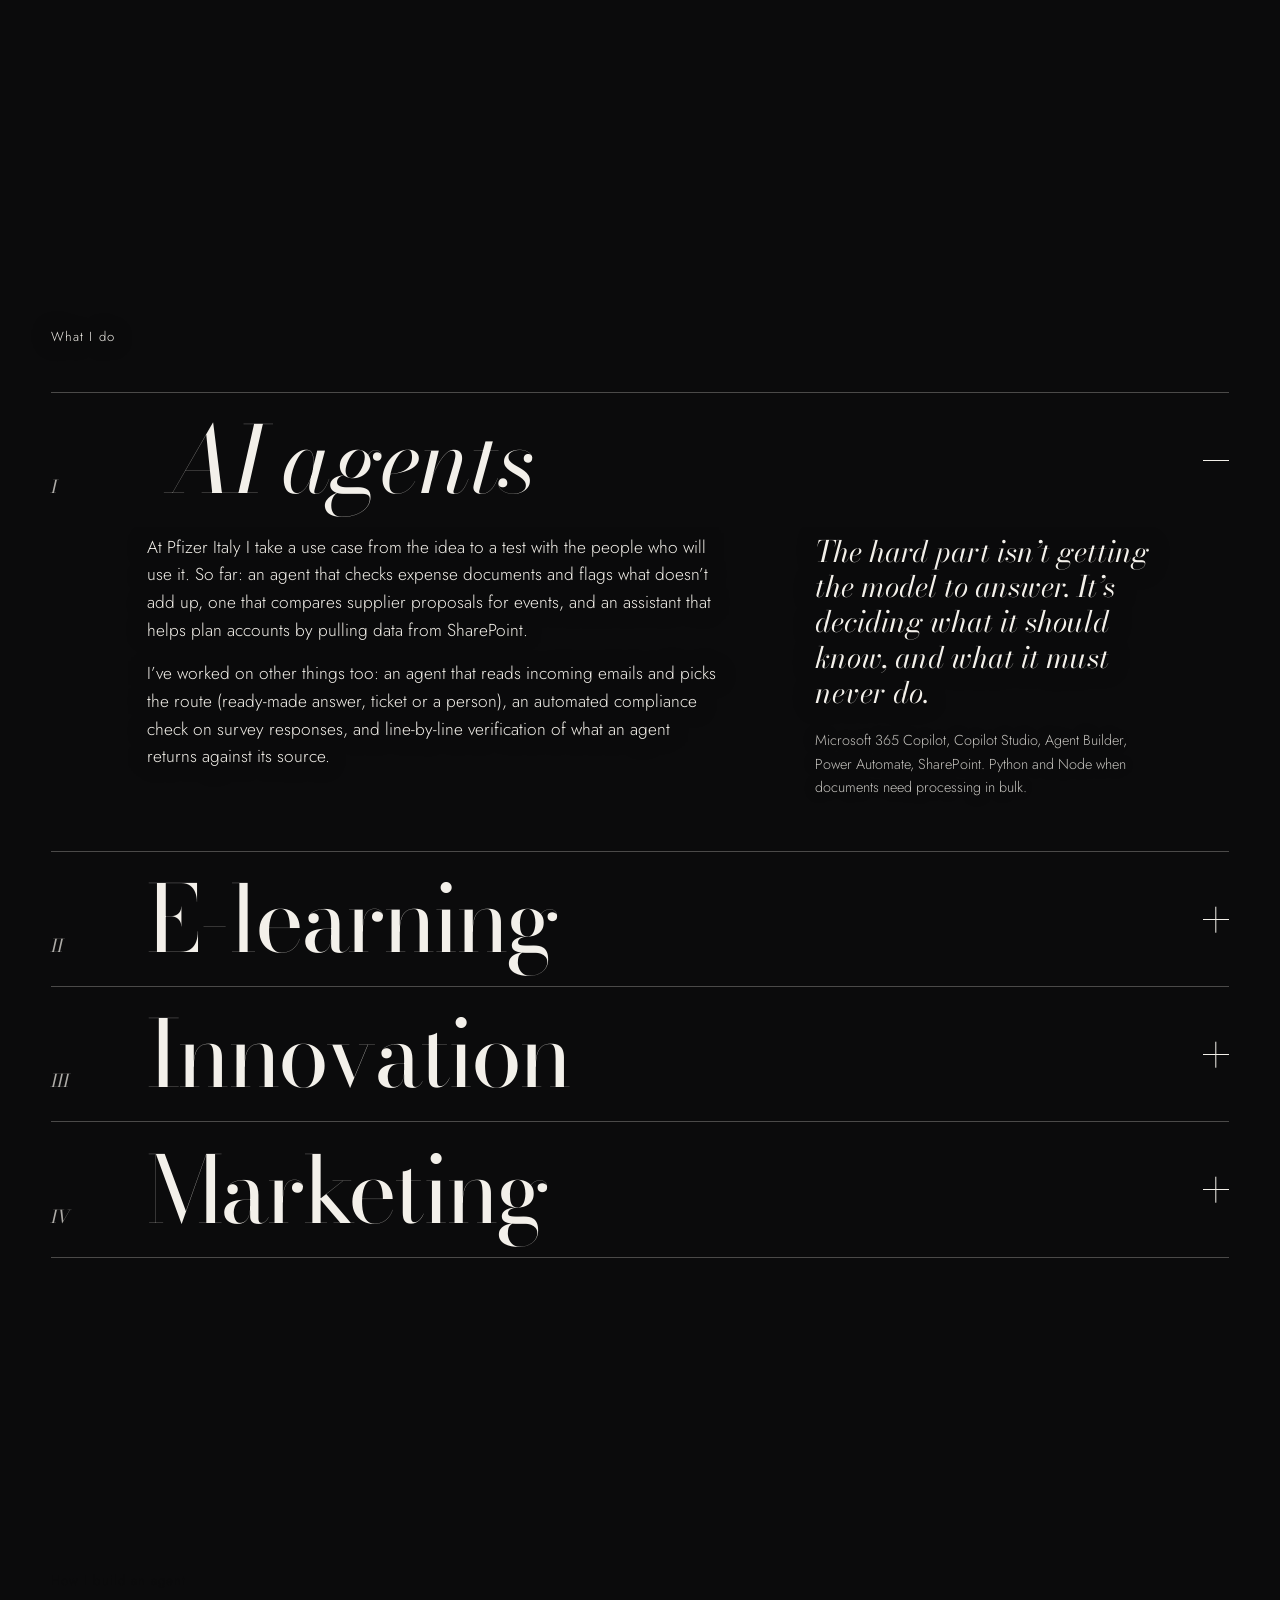
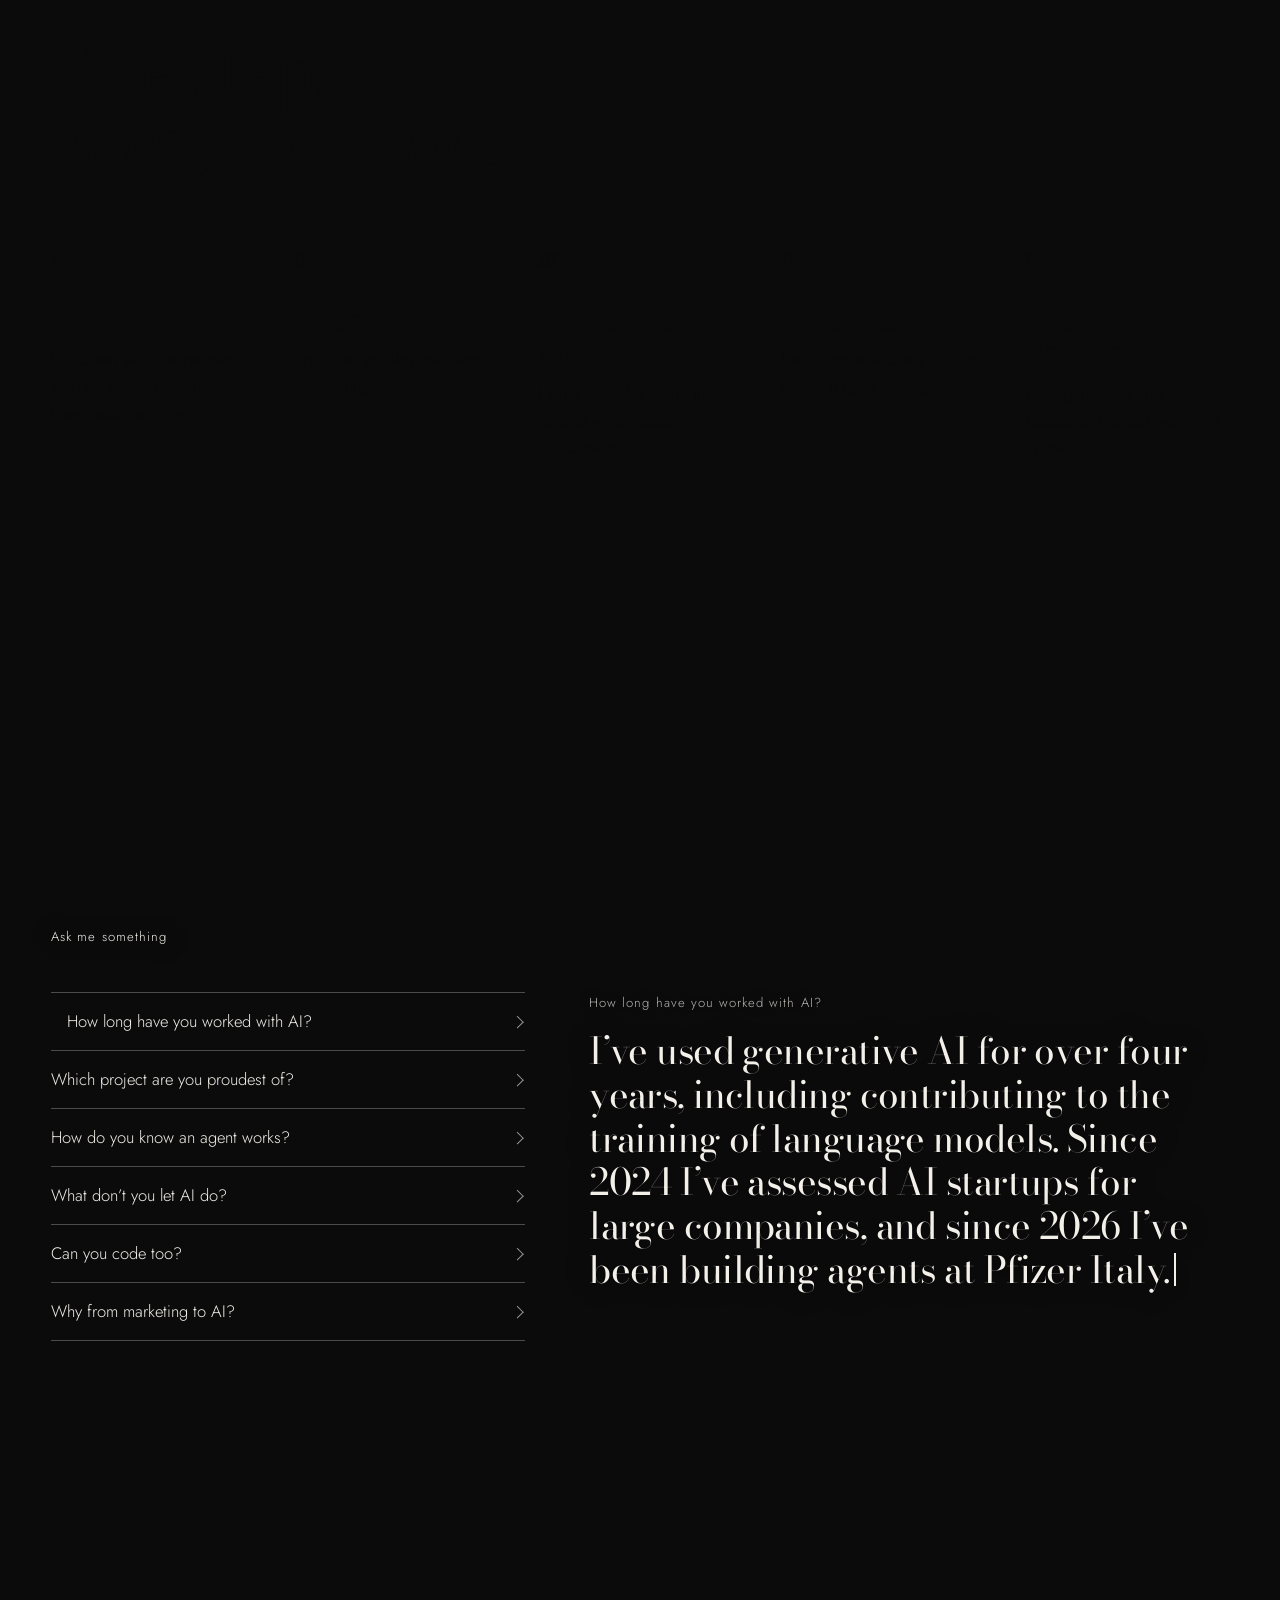
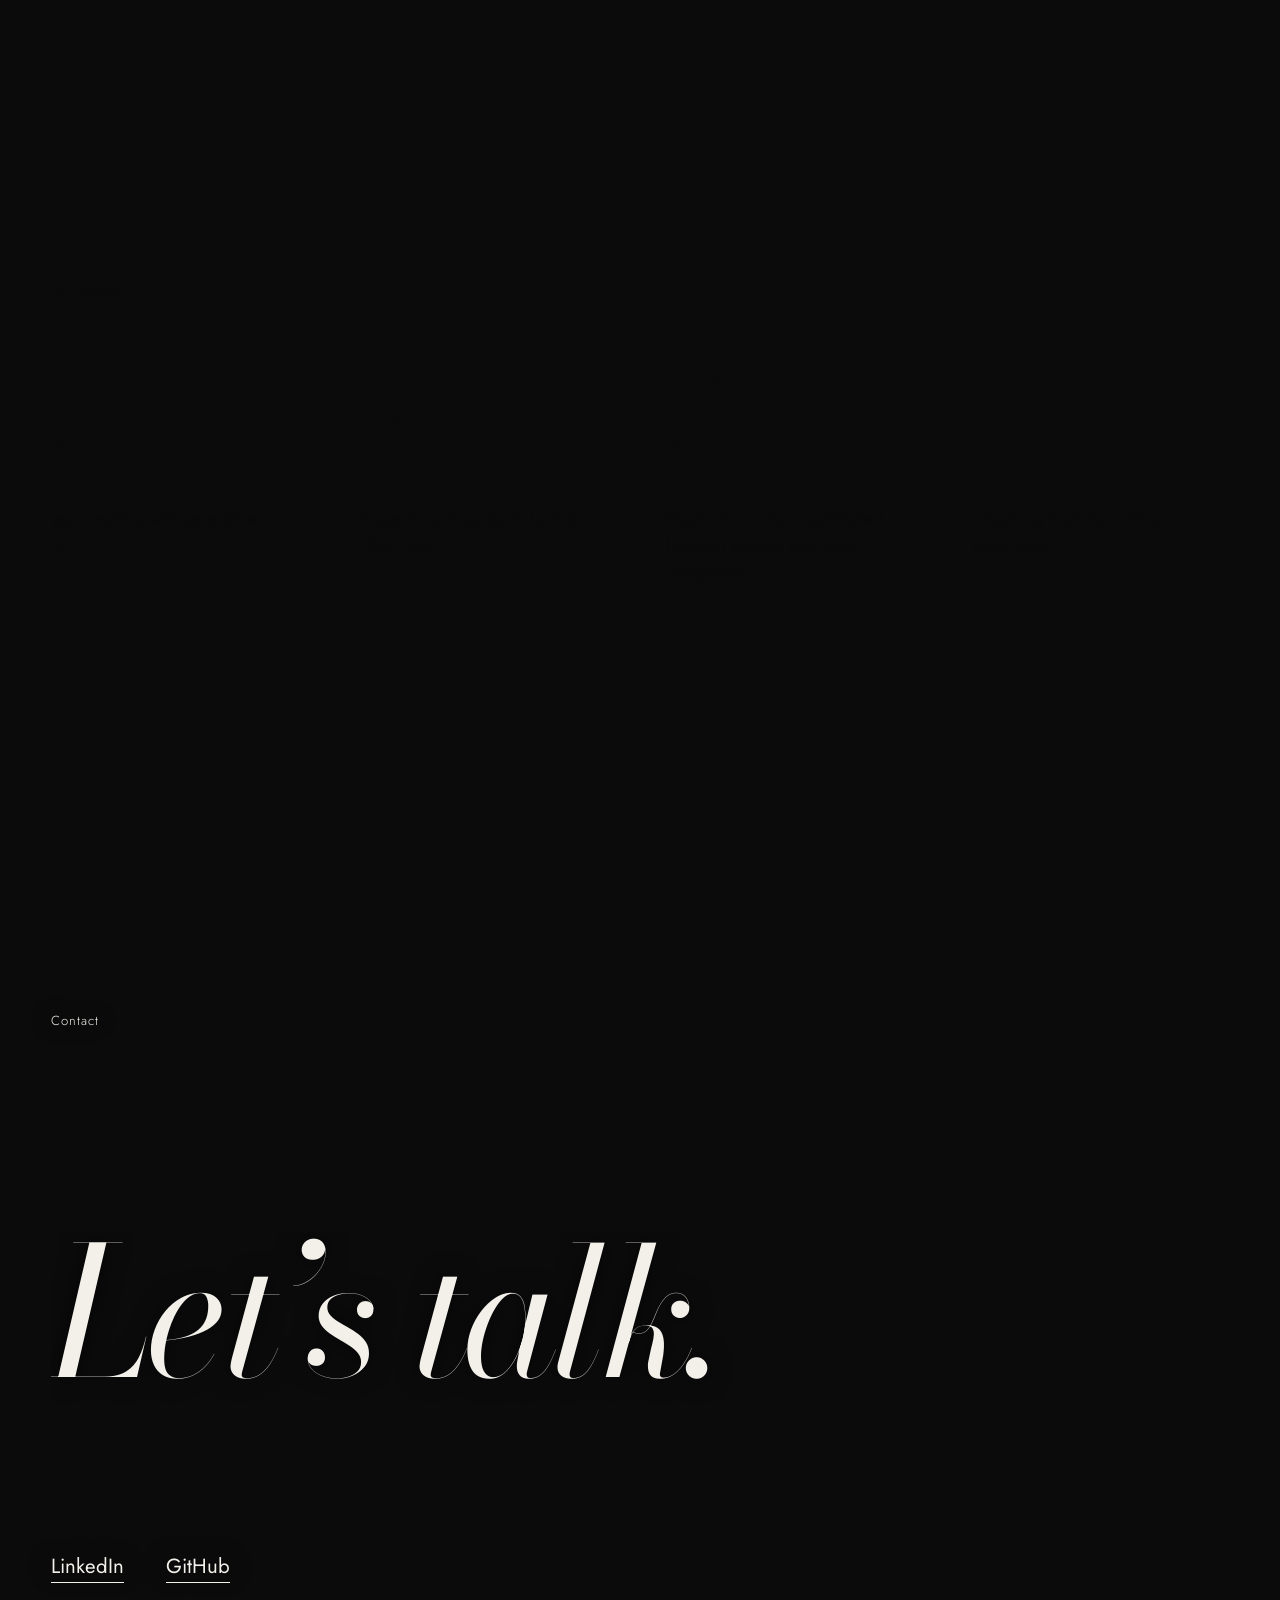
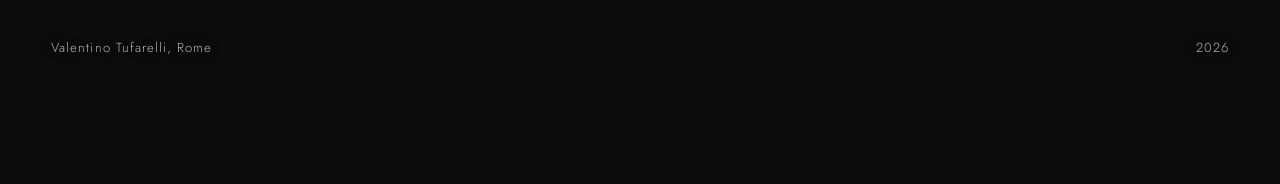
==== commit 793b0d41: "Add files via upload" ====
--- a/work/index.html
+++ b/work/index.html
@@ -1,10 +1,10 @@
 <!doctype html>
-<html lang="it">
+<html lang="en">
 <head>
 <meta charset="utf-8">
 <meta name="viewport" content="width=device-width, initial-scale=1">
 <title>Valentino Tufarelli</title>
-<meta name="description" content="Valentino Tufarelli costruisce agenti AI e automazioni, e progetta esperienze che le persone usano davvero.">
+<meta name="description" content="Valentino Tufarelli builds AI agents and automations that people actually use.">
 <link rel="preconnect" href="https://fonts.googleapis.com">
 <link rel="preconnect" href="https://fonts.gstatic.com" crossorigin>
 <link href="https://fonts.googleapis.com/css2?family=Bodoni+Moda:ital,opsz,wght@0,6..96,400;0,6..96,500;1,6..96,400&family=Jost:wght@300;400;500&display=swap" rel="stylesheet">
@@ -22,6 +22,7 @@
 .grain{position:fixed;inset:-50%;z-index:1;pointer-events:none;opacity:.07;background-image:url("data:image/svg+xml,%3Csvg xmlns='http://www.w3.org/2000/svg' width='220' height='220'%3E%3Cfilter id='n'%3E%3CfeTurbulence type='fractalNoise' baseFrequency='.9' numOctaves='2' stitchTiles='stitch'/%3E%3CfeColorMatrix values='0 0 0 0 .5 0 0 0 0 .5 0 0 0 0 .5 0 0 0 1 0'/%3E%3C/filter%3E%3Crect width='100%25' height='100%25' filter='url(%23n)'/%3E%3C/svg%3E")}
 
 .bar{position:fixed;top:0;left:0;right:0;z-index:5;display:flex;justify-content:space-between;padding:1.6rem clamp(1.3rem,4vw,3.5rem);font-size:.82rem;letter-spacing:.08em;color:#fff;mix-blend-mode:difference;pointer-events:none}
+.bar a{pointer-events:auto;margin-left:1.4rem;text-decoration:none;border-bottom:1px solid currentColor;padding-bottom:.1rem}
 main{position:relative;z-index:2}
 section{position:relative;min-height:100vh;min-height:100svh;padding:clamp(6rem,14vh,10rem) clamp(1.3rem,4vw,3.5rem);display:flex;flex-direction:column;justify-content:center}
 .light{color:var(--ink)}
@@ -135,36 +136,36 @@
 <body>
 <canvas id="silk" aria-hidden="true"></canvas>
 <div class="grain" aria-hidden="true"></div>
-<div class="bar" aria-hidden="true"><span>Valentino Tufarelli</span><span>Portfolio, 2026</span></div>
+<div class="bar"><span>Valentino Tufarelli</span><span>Portfolio, 2026<a class="lang" href="../" lang="it">Italiano</a></span></div>
 
 <main>
   <section class="hero dark" data-t="0">
-    <p class="hello fade">Ciao.</p>
+    <p class="hello fade">Hi.</p>
     <h1><span class="line"><span>Valentino</span></span><span class="line"><span><em>Tufarelli</em></span></span></h1>
     <div class="foot fade">
-      <p class="lede">Costruisco agenti AI e automazioni che le persone usano davvero. Lavoro con l’AI generativa da oltre quattro anni.</p>
-      <span class="cue">Scorri, oppure tieni premuto</span>
+      <p class="lede">I build AI agents and automations that people actually use. I’ve been working with generative AI for over four years.</p>
+      <span class="cue">Scroll, or press and hold</span>
     </div>
   </section>
 
   <section class="light" data-t="1">
-    <p class="tagline fade">Il metodo</p>
-    <p class="say"><span class="line"><span>Parto da come</span></span><span class="line"><span>lavorano le persone.</span></span><span class="line"><span><em>Poi tolgo quello</em></span></span><span class="line"><span><em>che non serve.</em></span></span></p>
+    <p class="tagline fade">The method</p>
+    <p class="say"><span class="line"><span>I start from how</span></span><span class="line"><span>people really work.</span></span><span class="line"><span><em>Then I take away</em></span></span><span class="line"><span><em>what isn’t needed.</em></span></span></p>
   </section>
 
   <section class="dark" data-t="0">
-    <p class="tagline fade">Cosa faccio</p>
+    <p class="tagline fade">What I do</p>
     <ol class="chapters fade">
       <li class="open">
-        <button class="head" type="button" aria-expanded="true"><span class="n">I</span><h2>Agenti AI</h2><span class="pm" aria-hidden="true"></span></button>
+        <button class="head" type="button" aria-expanded="true"><span class="n">I</span><h2>AI agents</h2><span class="pm" aria-hidden="true"></span></button>
         <div class="story"><div><div class="cols">
           <div>
-            <p>In Pfizer Italia porto un caso d’uso dall’idea alla prova con chi lo userà. Finora: un agente che controlla i documenti di spesa e segnala cosa non torna, uno che mette a confronto le proposte dei fornitori per gli eventi, un assistente che aiuta a pianificare gli account pescando i dati da SharePoint.</p>
-            <p>Ho lavorato anche su altro: un agente che legge le email in arrivo e sceglie la strada (risposta pronta, ticket o persona), un controllo automatico di compliance sulle risposte a un questionario, la verifica riga per riga di quello che un agente restituisce rispetto alla fonte.</p>
-          </div>
-          <div>
-            <p class="pull">La parte difficile non è far rispondere il modello. È decidere cosa deve sapere, e cosa non deve fare mai.</p>
-            <p class="tools">Microsoft 365 Copilot, Copilot Studio, Agent Builder, Power Automate, SharePoint. Python e Node quando c’è da elaborare documenti in serie.</p>
+            <p>At Pfizer Italy I take a use case from the idea to a test with the people who will use it. So far: an agent that checks expense documents and flags what doesn’t add up, one that compares supplier proposals for events, and an assistant that helps plan accounts by pulling data from SharePoint.</p>
+            <p>I’ve worked on other things too: an agent that reads incoming emails and picks the route (ready-made answer, ticket or a person), an automated compliance check on survey responses, and line-by-line verification of what an agent returns against its source.</p>
+          </div>
+          <div>
+            <p class="pull">The hard part isn’t getting the model to answer. It’s deciding what it should know, and what it must never do.</p>
+            <p class="tools">Microsoft 365 Copilot, Copilot Studio, Agent Builder, Power Automate, SharePoint. Python and Node when documents need processing in bulk.</p>
           </div>
         </div></div></div>
       </li>
@@ -172,26 +173,26 @@
         <button class="head" type="button" aria-expanded="false"><span class="n">II</span><h2>E-learning</h2><span class="pm" aria-hidden="true"></span></button>
         <div class="story"><div><div class="cols">
           <div>
-            <p>Ho tenuto con due colleghi la formazione su Copilot per la field force: le demo e gli esercizi dal vivo erano miei. Da lì ho costruito due moduli in Articulate Storyline, che puoi provare adesso.</p>
-            <p>Prima ancora ho curato la versione italiana di un corso sui fondamenti dell’AI. Le correzioni ai sottotitoli le ho riscritte in tre formati diversi, finché non sono diventate comode per chi doveva applicarle.</p>
-          </div>
-          <div>
-            <p class="pull">Un corso funziona quando lo provi con le mani.</p>
-            <p class="try"><button class="link" type="button" data-play="../copilot/" data-title="Modulo Copilot 101">Prova Copilot 101</button><button class="link" type="button" data-play="../onboarding/" data-title="Modulo La tua prima settimana">Prova La tua prima settimana</button></p>
-            <p class="tools">Articulate Storyline, formazione dal vivo, localizzazione dall’inglese.</p>
+            <p>With two colleagues I ran the Copilot training for the field force: the live demos and exercises were mine. From there I built two modules in Articulate Storyline, which you can try right now.</p>
+            <p>Before that I looked after the Italian version of a course on AI fundamentals. I rewrote the subtitle corrections in three different formats, until they were easy to use for the people who had to apply them.</p>
+          </div>
+          <div>
+            <p class="pull">A course works when you try it with your own hands.</p>
+            <p class="try"><button class="link" type="button" data-play="../../copilot/" data-title="Copilot 101 module">Try Copilot 101</button><button class="link" type="button" data-play="../../onboarding/" data-title="Your first week module">Try Your first week</button></p>
+            <p class="tools">Articulate Storyline, live training, localisation from English. The two modules are in Italian.</p>
           </div>
         </div></div></div>
       </li>
       <li>
-        <button class="head" type="button" aria-expanded="false"><span class="n">III</span><h2>Innovazione</h2><span class="pm" aria-hidden="true"></span></button>
+        <button class="head" type="button" aria-expanded="false"><span class="n">III</span><h2>Innovation</h2><span class="pm" aria-hidden="true"></span></button>
         <div class="story"><div><div class="cols">
           <div>
-            <p>In ELIS Innovation Hub cercavo startup AI per ENI, RFI e Italferr, e poi le accompagnavo alla prova sul campo. Ho coordinato quattro Proof of Concept: Italferr con B4Tech e con HPA, ENI con Trailslight, RFI con KOMETE.</p>
-            <p>Il mio lavoro era tenere insieme tre mondi che parlano lingue diverse: l’azienda, la startup e i tecnici. Piani, scadenze, stati di avanzamento, budget.</p>
-          </div>
-          <div>
-            <p class="pull">Una tecnologia si giudica quando incontra un processo vero, non durante la demo.</p>
-            <p class="tools">Scouting tecnologico, venture client, coordinamento di Proof of Concept, metodologie Agile.</p>
+            <p>At ELIS Innovation Hub I scouted AI startups for ENI, RFI and Italferr, then took them through to a field trial. I coordinated four Proofs of Concept: Italferr with B4Tech and with HPA, ENI with Trailslight, RFI with KOMETE.</p>
+            <p>My job was to hold together three worlds that speak different languages: the company, the startup and the engineers. Plans, deadlines, progress reports, budgets.</p>
+          </div>
+          <div>
+            <p class="pull">You judge a technology when it meets a real process, not during the demo.</p>
+            <p class="tools">Technology scouting, venture client, Proof of Concept coordination, Agile methods.</p>
           </div>
         </div></div></div>
       </li>
@@ -199,12 +200,12 @@
         <button class="head" type="button" aria-expanded="false"><span class="n">IV</span><h2>Marketing</h2><span class="pm" aria-hidden="true"></span></button>
         <div class="story"><div><div class="cols">
           <div>
-            <p>Vengo da qui. Ho venduto per anni, in negozio e poi come agente B2B, e ho lavorato nel marketing digitale: la nuova identità di un’agenzia, siti, social, piani editoriali. All’università ho costruito strategie per marchi come Ferrarelle, Pirelli e Utravel.</p>
-            <p>Oggi mi serve ogni giorno. Fuori dall’ufficio curo anche la crescita di un’app indipendente, a budget zero.</p>
-          </div>
-          <div>
-            <p class="pull">Un agente che nessuno adotta è un progetto fallito. E far adottare qualcosa è un lavoro di vendita.</p>
-            <p class="tools">Strategia digitale, brand identity, contenuti, vendita B2B e B2C.</p>
+            <p>This is where I come from. I sold for years, in stores and then as a B2B agent, and I worked in digital marketing: a new identity for an agency, websites, social media, editorial plans. At university I built strategies for brands such as Ferrarelle, Pirelli and Utravel.</p>
+            <p>It helps me every day. Outside the office I also look after the growth of an independent app, on a zero budget.</p>
+          </div>
+          <div>
+            <p class="pull">An agent nobody adopts is a failed project. And getting something adopted is a sales job.</p>
+            <p class="tools">Digital strategy, brand identity, content, B2B and B2C sales.</p>
           </div>
         </div></div></div>
       </li>
@@ -212,19 +213,19 @@
   </section>
 
   <section class="light" data-t="1">
-    <p class="tagline fade">Come costruisco un agente</p>
-    <h2 class="title"><span class="line"><span>Cinque passi,</span></span><span class="line"><span><em>sempre gli stessi.</em></span></span></h2>
+    <p class="tagline fade">How I build an agent</p>
+    <h2 class="title"><span class="line"><span>Five steps,</span></span><span class="line"><span><em>always the same.</em></span></span></h2>
     <ol class="steps fade">
-      <li><span class="n">I</span><h3>Ascolto</h3><p>Mi siedo con chi fa quel lavoro e me lo faccio raccontare.</p></li>
-      <li><span class="n">II</span><h3>Perimetro</h3><p>Scelgo la parte più piccola che vale la pena automatizzare.</p></li>
-      <li><span class="n">III</span><h3>Istruzioni e fonti</h3><p>Scrivo cosa deve fare l’agente e da quali documenti può attingere.</p></li>
-      <li><span class="n">IV</span><h3>Casi veri</h3><p>Lo provo sui casi reali e correggo dove sbaglia.</p></li>
-      <li><span class="n">V</span><h3>Decide una persona</h3><p>L’agente segnala e propone. L’ultima parola non è sua.</p></li>
+      <li><span class="n">I</span><h3>Listen</h3><p>I sit down with the people who do the job and have them walk me through it.</p></li>
+      <li><span class="n">II</span><h3>Scope</h3><p>I pick the smallest part worth automating.</p></li>
+      <li><span class="n">III</span><h3>Instructions and sources</h3><p>I write what the agent must do and which documents it can draw on.</p></li>
+      <li><span class="n">IV</span><h3>Real cases</h3><p>I test it on real cases and fix where it goes wrong.</p></li>
+      <li><span class="n">V</span><h3>A person decides</h3><p>The agent flags and suggests. The last word isn’t its own.</p></li>
     </ol>
   </section>
 
   <section class="dark" data-t="0">
-    <p class="tagline fade">Chiedimi qualcosa</p>
+    <p class="tagline fade">Ask me something</p>
     <div class="ask fade">
       <ul class="qs" id="qs"></ul>
       <div class="answer" aria-live="polite"><p class="q" id="aq"></p><p class="a" id="aa"></p></div>
@@ -232,30 +233,30 @@
   </section>
 
   <section class="light" data-t="1">
-    <p class="tagline fade">In numeri</p>
+    <p class="tagline fade">In numbers</p>
     <dl class="figs fade">
-      <div><dt data-n="4" data-suf="+">4+</dt><dd>anni di lavoro con l’AI generativa</dd></div>
-      <div><dt data-n="3">3</dt><dd>agenti e assistenti AI costruiti in Pfizer Italia</dd></div>
-      <div><dt data-n="4">4</dt><dd>Proof of Concept coordinati tra startup e grandi aziende</dd></div>
-      <div><dt data-n="2">2</dt><dd>moduli e-learning online, da provare</dd></div>
+      <div><dt data-n="4" data-suf="+">4+</dt><dd>years working with generative AI</dd></div>
+      <div><dt data-n="3">3</dt><dd>AI agents and assistants built at Pfizer Italy</dd></div>
+      <div><dt data-n="4">4</dt><dd>Proofs of Concept coordinated between startups and large companies</dd></div>
+      <div><dt data-n="2">2</dt><dd>e-learning modules online, ready to try</dd></div>
     </dl>
   </section>
 
   <section class="end dark" data-t="0">
-    <p class="tagline fade">Contatti</p>
-    <p class="big"><span class="line"><span>Parliamone.</span></span></p>
+    <p class="tagline fade">Contact</p>
+    <p class="big"><span class="line"><span>Let’s talk.</span></span></p>
     <div class="fade">
       <ul>
         <li><a class="link" href="https://www.linkedin.com/in/valentinotufarelli">LinkedIn</a></li>
         <li><a class="link" href="https://github.com/tufawayz">GitHub</a></li>
       </ul>
-      <div class="sign"><span>Valentino Tufarelli, Roma</span><span>2026</span></div>
+      <div class="sign"><span>Valentino Tufarelli, Rome</span><span>2026</span></div>
     </div>
   </section>
 </main>
 
 <div class="dot" aria-hidden="true"></div>
-<div id="player" role="dialog" aria-modal="true" aria-label="Modulo e-learning"><button id="close" type="button">Chiudi</button><div id="frame" style="width:100%;height:100%"></div></div>
+<div id="player" role="dialog" aria-modal="true" aria-label="E-learning module"><button id="close" type="button">Close</button><div id="frame" style="width:100%;height:100%"></div></div>
 
 <script>
 (function(){
@@ -342,12 +343,12 @@
 
   /* chiedimi qualcosa: le risposte si scrivono da sole */
   var QA=[
-    ['Da quanto lavori con l’AI?','Uso l’AI generativa da oltre quattro anni, anche contribuendo all’addestramento di modelli linguistici. Dal 2024 ho valutato startup AI per grandi aziende, e dal 2026 costruisco agenti in Pfizer Italia.'],
-    ['Di quale progetto vai più fiero?','Dell’agente che controlla i documenti di spesa. Nei test sui casi reali leggeva male alcuni documenti, e ho corretto gli errori uno a uno. Non decide lui: segnala cosa non torna, poi tocca a una persona.'],
-    ['Come capisci se un agente funziona?','Lo metto davanti ai casi veri e confronto quello che restituisce con la fonte, riga per riga: elenco delle differenze, tabella di confronto, sintesi. Se non regge lì, non è pronto.'],
-    ['Cosa non fai fare all’AI?','Decidere al posto delle persone. I miei agenti segnalano, confrontano, preparano una risposta. E i dati personali li inserisce solo chi li conosce: restano separati da quelli che l’agente recupera da solo.'],
-    ['Sai anche programmare?','Lavoro soprattutto con strumenti low-code: Copilot Studio, Agent Builder, Power Automate. Quando c’è da elaborare documenti in serie scrivo pipeline in Python o Node. Non sviluppo modelli da zero: li faccio lavorare bene dentro un processo.'],
-    ['Perché dal marketing all’AI?','Il marketing mi ha insegnato a partire dalle persone. L’AI mi ha dato il modo di costruire quello che a quelle persone serve. In mezzo c’è stata l’innovazione: a forza di valutare le tecnologie degli altri mi è venuta voglia di costruirle.']
+    ['How long have you worked with AI?','I’ve used generative AI for over four years, including contributing to the training of language models. Since 2024 I’ve assessed AI startups for large companies, and since 2026 I’ve been building agents at Pfizer Italy.'],
+    ['Which project are you proudest of?','The agent that checks expense documents. In tests on real cases it misread some documents, and I fixed the errors one by one. It doesn’t decide: it flags what doesn’t add up, then a person takes over.'],
+    ['How do you know an agent works?','I put it in front of real cases and compare what it returns with the source, line by line: a list of differences, a comparison table, a summary. If it doesn’t hold up there, it isn’t ready.'],
+    ['What don’t you let AI do?','Decide in place of people. My agents flag, compare and draft an answer. And personal data is entered only by the people who know it: it stays separate from what the agent retrieves on its own.'],
+    ['Can you code too?','I mostly work with low-code tools: Copilot Studio, Agent Builder, Power Automate. When documents need processing in bulk I write pipelines in Python or Node. I don’t develop models from scratch: I make them work well inside a process.'],
+    ['Why from marketing to AI?','Marketing taught me to start from people. AI gave me the means to build what those people need. In between came innovation: after assessing other people’s technology for long enough, I wanted to build my own.']
   ];
   var qs=document.getElementById('qs'),aq=document.getElementById('aq'),aa=document.getElementById('aa'),typing=null,btns=[];
   function say(i){
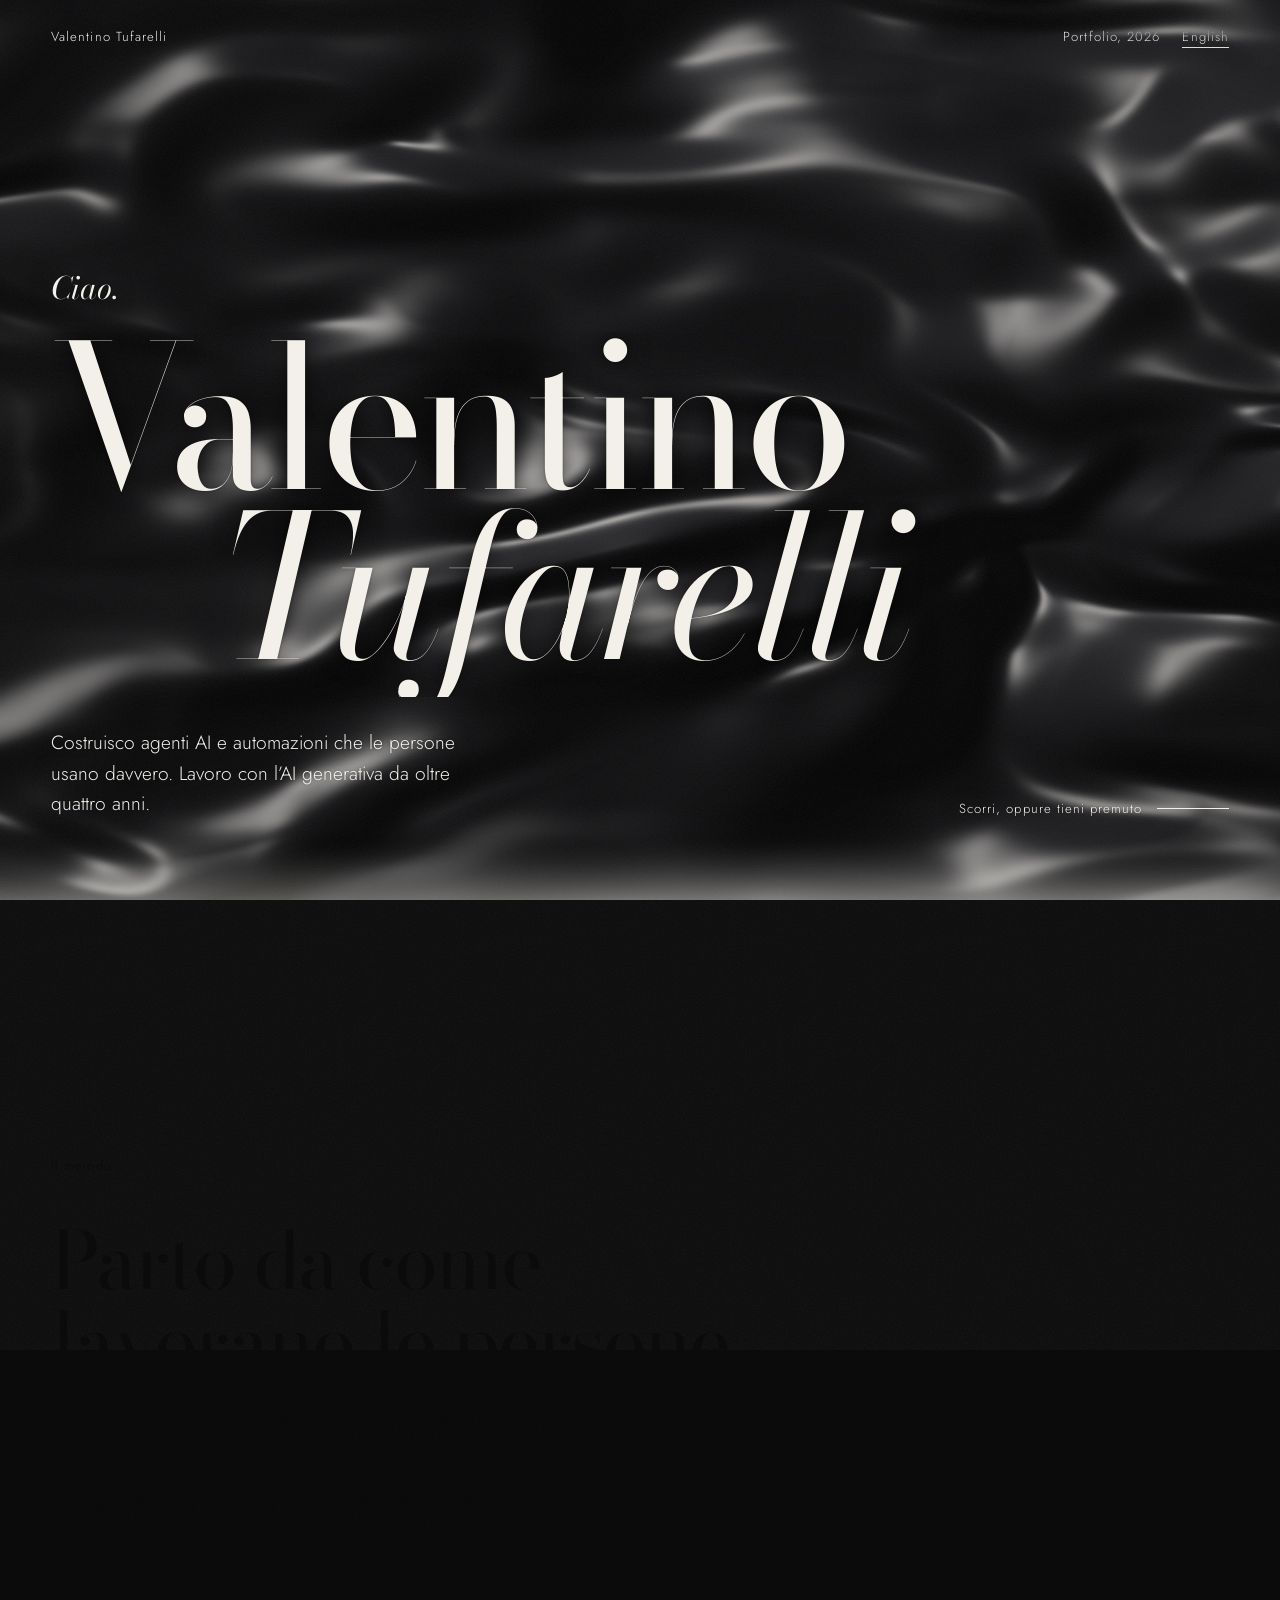
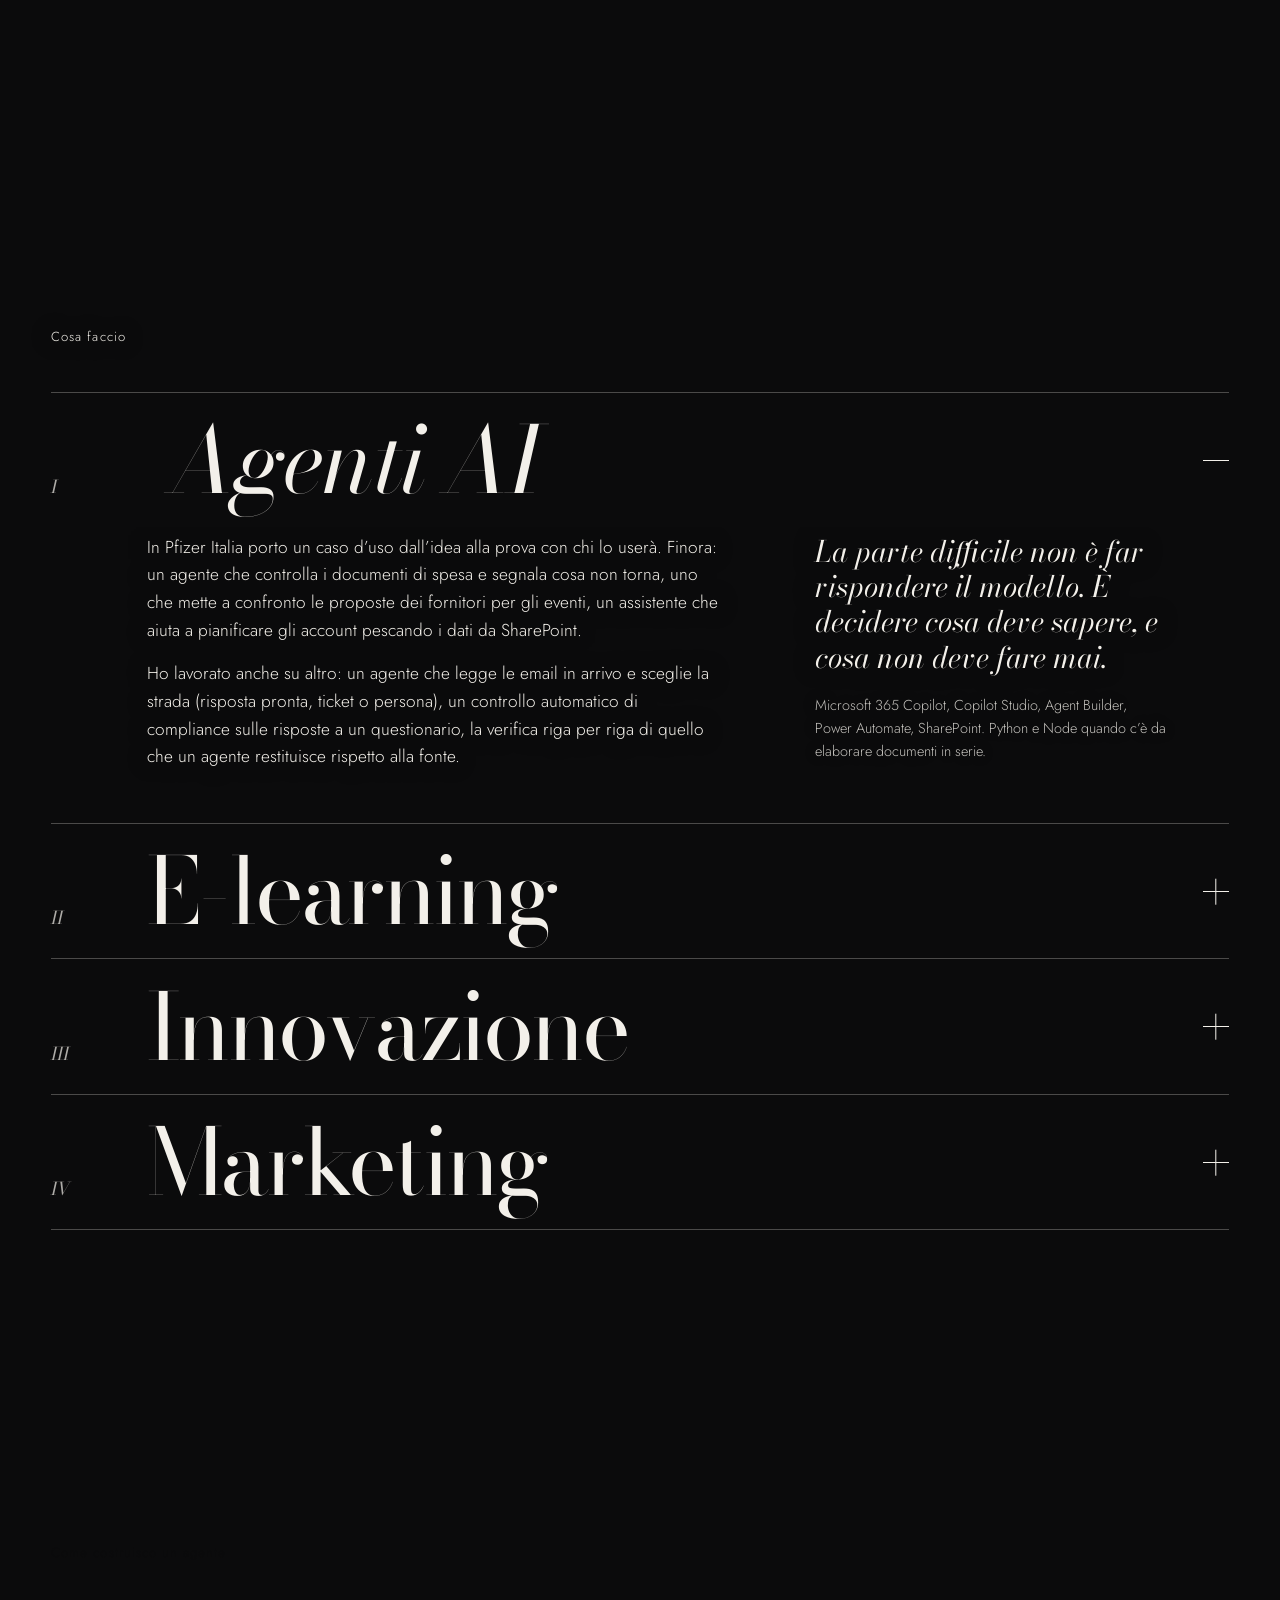
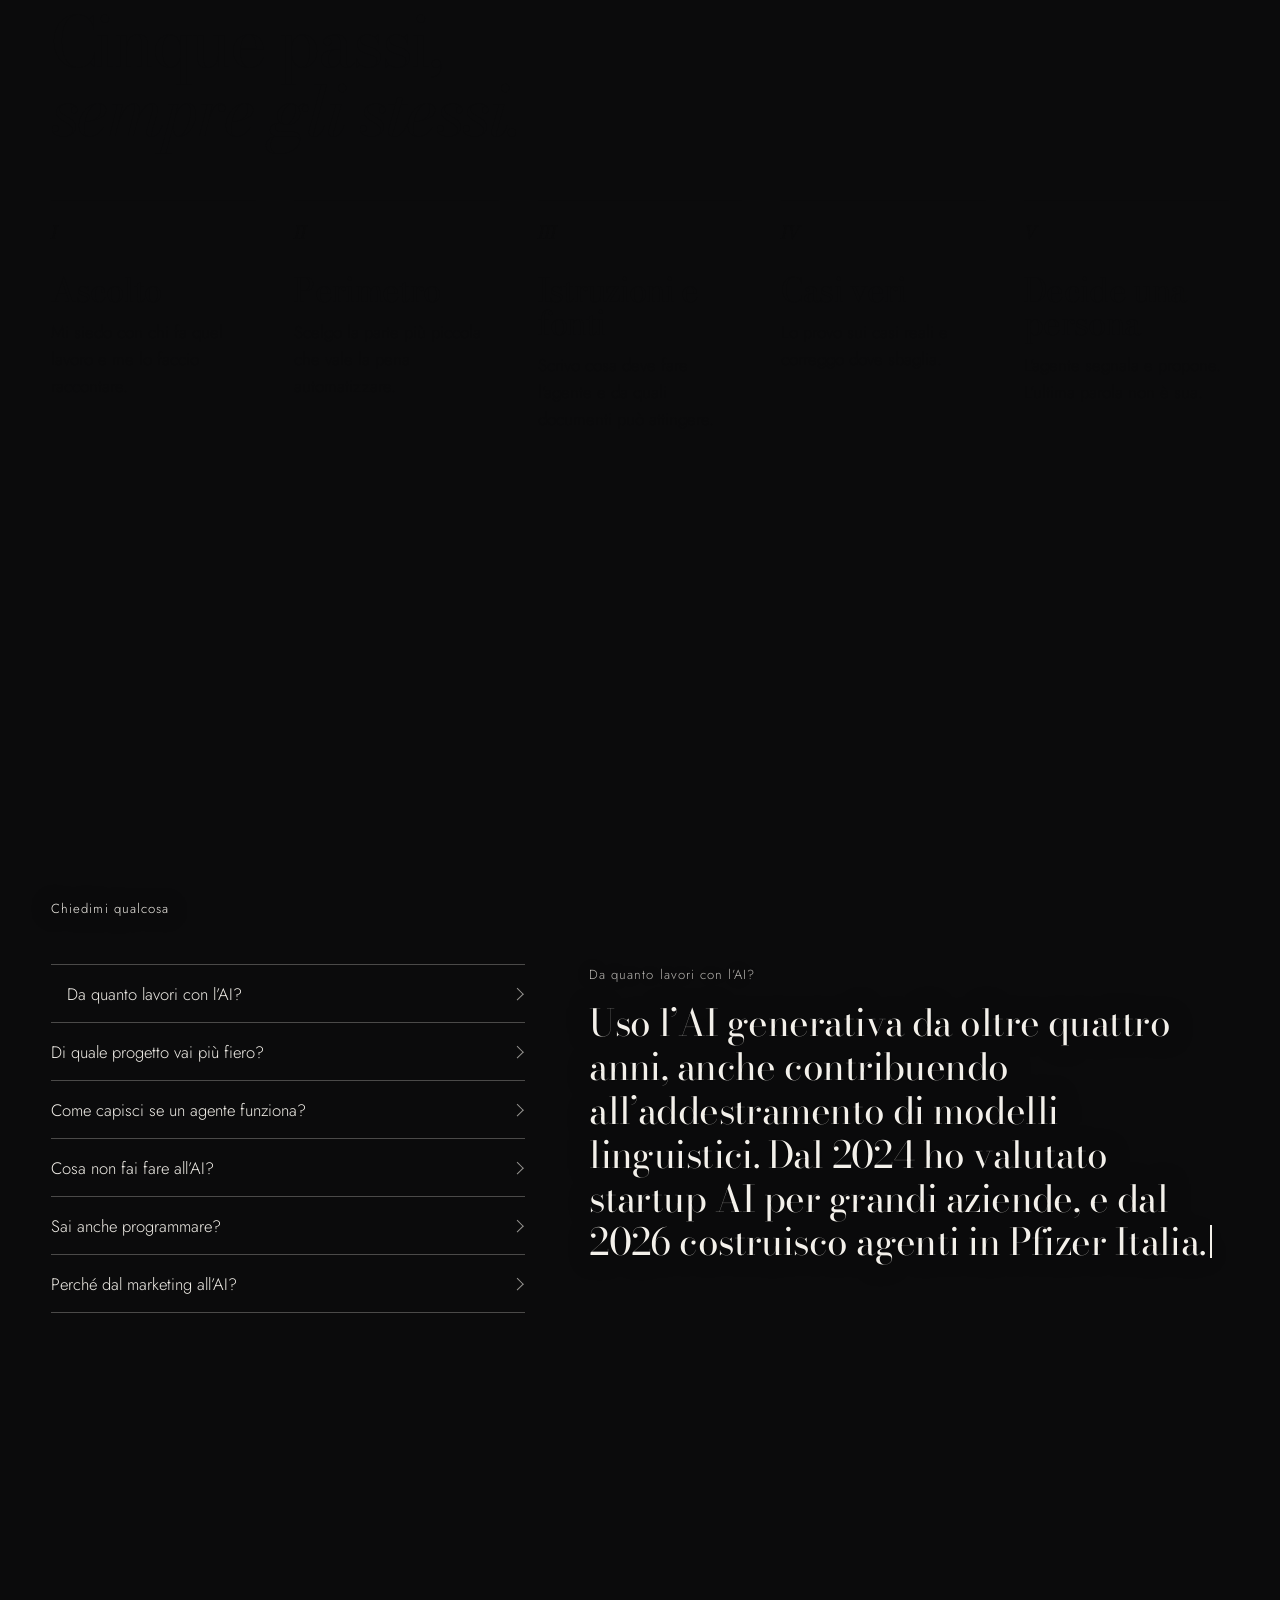
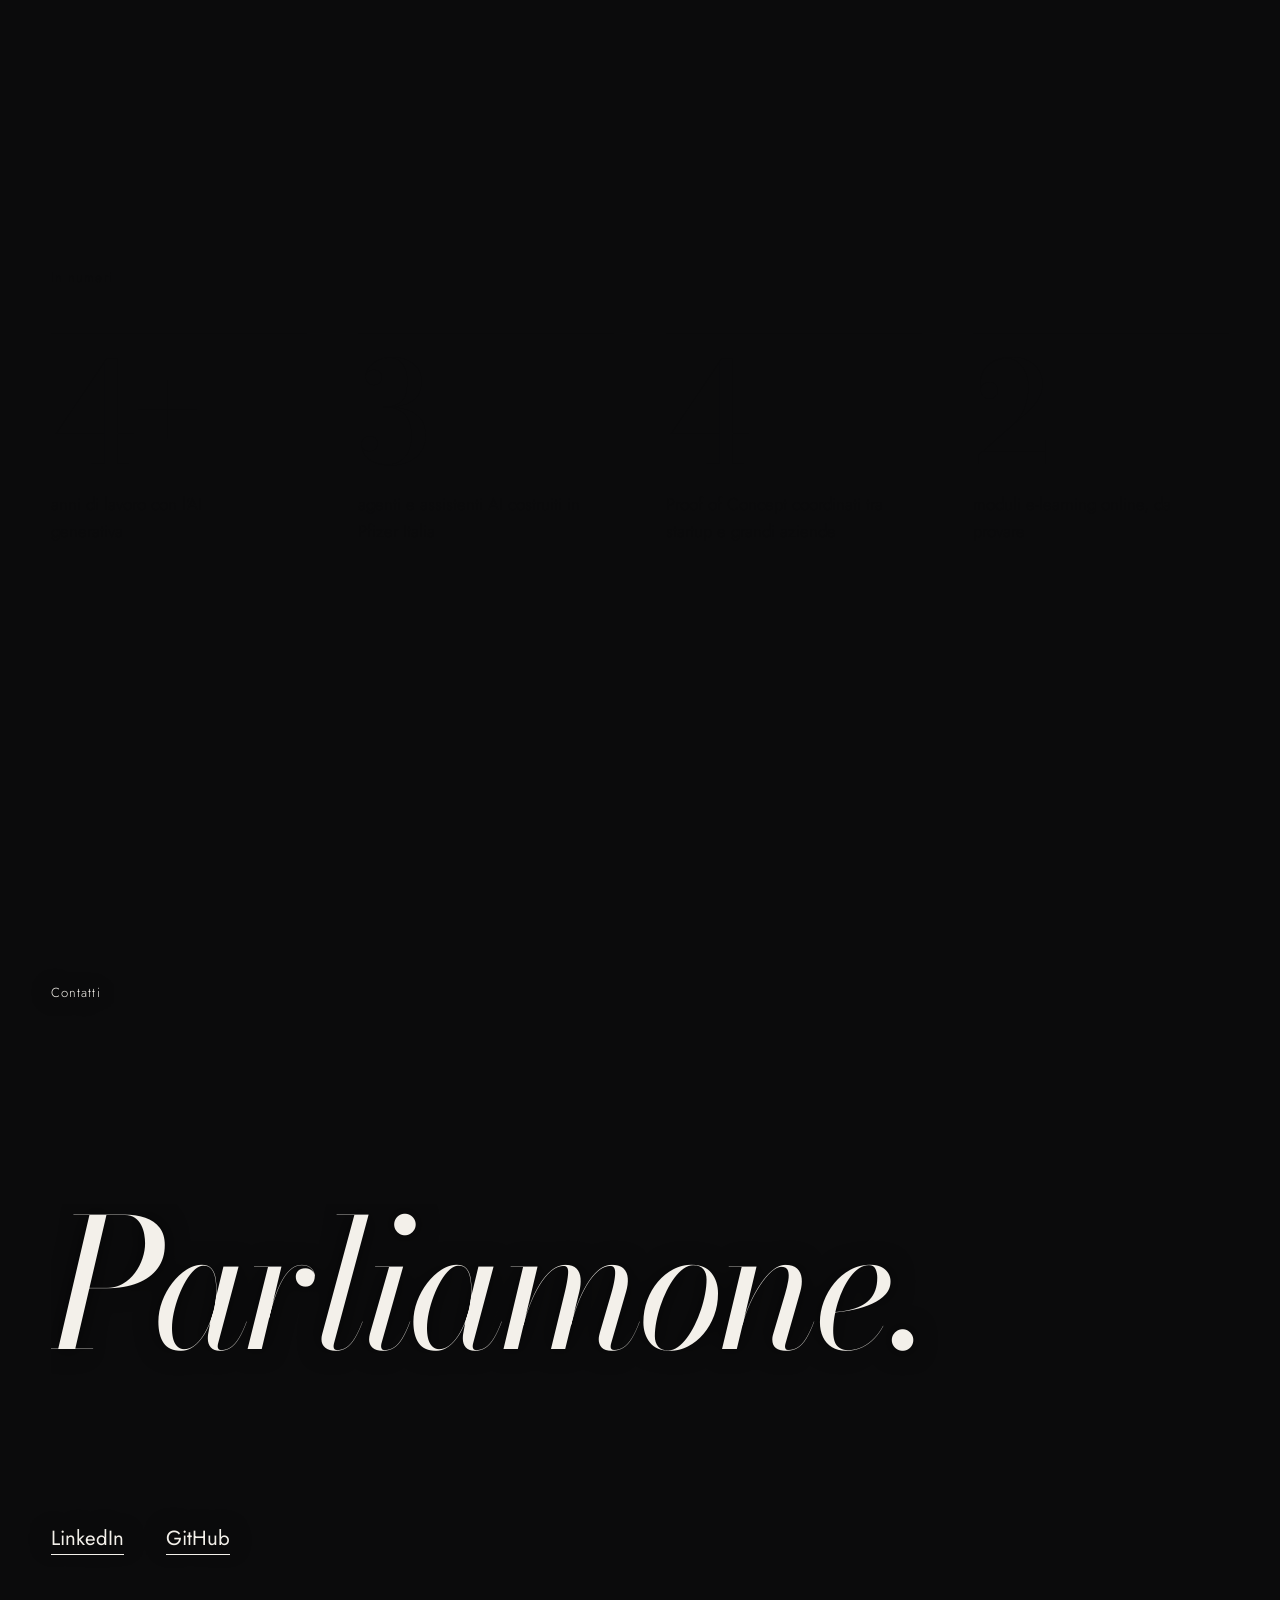
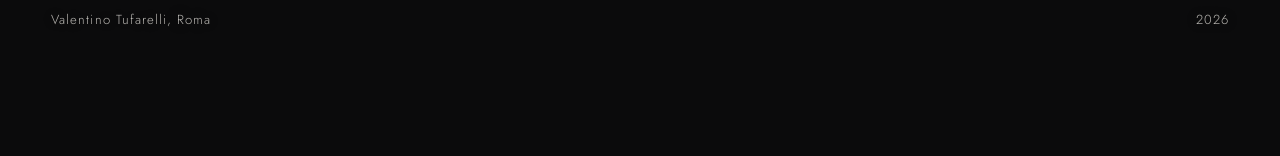
==== commit be96edc3: "Add files via upload" ====
--- a/work/index.html
+++ b/work/index.html
@@ -1,10 +1,10 @@
 <!doctype html>
-<html lang="en">
+<html lang="it">
 <head>
 <meta charset="utf-8">
 <meta name="viewport" content="width=device-width, initial-scale=1">
 <title>Valentino Tufarelli</title>
-<meta name="description" content="Valentino Tufarelli builds AI agents and automations that people actually use.">
+<meta name="description" content="Valentino Tufarelli costruisce agenti AI e automazioni, e progetta esperienze che le persone usano davvero.">
 <link rel="preconnect" href="https://fonts.googleapis.com">
 <link rel="preconnect" href="https://fonts.gstatic.com" crossorigin>
 <link href="https://fonts.googleapis.com/css2?family=Bodoni+Moda:ital,opsz,wght@0,6..96,400;0,6..96,500;1,6..96,400&family=Jost:wght@300;400;500&display=swap" rel="stylesheet">
@@ -136,36 +136,36 @@
 <body>
 <canvas id="silk" aria-hidden="true"></canvas>
 <div class="grain" aria-hidden="true"></div>
-<div class="bar"><span>Valentino Tufarelli</span><span>Portfolio, 2026<a class="lang" href="../" lang="it">Italiano</a></span></div>
+<div class="bar"><span>Valentino Tufarelli</span><span>Portfolio, 2026<a class="lang" href="en/" lang="en">English</a></span></div>
 
 <main>
   <section class="hero dark" data-t="0">
-    <p class="hello fade">Hi.</p>
+    <p class="hello fade">Ciao.</p>
     <h1><span class="line"><span>Valentino</span></span><span class="line"><span><em>Tufarelli</em></span></span></h1>
     <div class="foot fade">
-      <p class="lede">I build AI agents and automations that people actually use. I’ve been working with generative AI for over four years.</p>
-      <span class="cue">Scroll, or press and hold</span>
+      <p class="lede">Costruisco agenti AI e automazioni che le persone usano davvero. Lavoro con l’AI generativa da oltre quattro anni.</p>
+      <span class="cue">Scorri, oppure tieni premuto</span>
     </div>
   </section>
 
   <section class="light" data-t="1">
-    <p class="tagline fade">The method</p>
-    <p class="say"><span class="line"><span>I start from how</span></span><span class="line"><span>people really work.</span></span><span class="line"><span><em>Then I take away</em></span></span><span class="line"><span><em>what isn’t needed.</em></span></span></p>
+    <p class="tagline fade">Il metodo</p>
+    <p class="say"><span class="line"><span>Parto da come</span></span><span class="line"><span>lavorano le persone.</span></span><span class="line"><span><em>Poi tolgo quello</em></span></span><span class="line"><span><em>che non serve.</em></span></span></p>
   </section>
 
   <section class="dark" data-t="0">
-    <p class="tagline fade">What I do</p>
+    <p class="tagline fade">Cosa faccio</p>
     <ol class="chapters fade">
       <li class="open">
-        <button class="head" type="button" aria-expanded="true"><span class="n">I</span><h2>AI agents</h2><span class="pm" aria-hidden="true"></span></button>
+        <button class="head" type="button" aria-expanded="true"><span class="n">I</span><h2>Agenti AI</h2><span class="pm" aria-hidden="true"></span></button>
         <div class="story"><div><div class="cols">
           <div>
-            <p>At Pfizer Italy I take a use case from the idea to a test with the people who will use it. So far: an agent that checks expense documents and flags what doesn’t add up, one that compares supplier proposals for events, and an assistant that helps plan accounts by pulling data from SharePoint.</p>
-            <p>I’ve worked on other things too: an agent that reads incoming emails and picks the route (ready-made answer, ticket or a person), an automated compliance check on survey responses, and line-by-line verification of what an agent returns against its source.</p>
-          </div>
-          <div>
-            <p class="pull">The hard part isn’t getting the model to answer. It’s deciding what it should know, and what it must never do.</p>
-            <p class="tools">Microsoft 365 Copilot, Copilot Studio, Agent Builder, Power Automate, SharePoint. Python and Node when documents need processing in bulk.</p>
+            <p>In Pfizer Italia porto un caso d’uso dall’idea alla prova con chi lo userà. Finora: un agente che controlla i documenti di spesa e segnala cosa non torna, uno che mette a confronto le proposte dei fornitori per gli eventi, un assistente che aiuta a pianificare gli account pescando i dati da SharePoint.</p>
+            <p>Ho lavorato anche su altro: un agente che legge le email in arrivo e sceglie la strada (risposta pronta, ticket o persona), un controllo automatico di compliance sulle risposte a un questionario, la verifica riga per riga di quello che un agente restituisce rispetto alla fonte.</p>
+          </div>
+          <div>
+            <p class="pull">La parte difficile non è far rispondere il modello. È decidere cosa deve sapere, e cosa non deve fare mai.</p>
+            <p class="tools">Microsoft 365 Copilot, Copilot Studio, Agent Builder, Power Automate, SharePoint. Python e Node quando c’è da elaborare documenti in serie.</p>
           </div>
         </div></div></div>
       </li>
@@ -173,26 +173,26 @@
         <button class="head" type="button" aria-expanded="false"><span class="n">II</span><h2>E-learning</h2><span class="pm" aria-hidden="true"></span></button>
         <div class="story"><div><div class="cols">
           <div>
-            <p>With two colleagues I ran the Copilot training for the field force: the live demos and exercises were mine. From there I built two modules in Articulate Storyline, which you can try right now.</p>
-            <p>Before that I looked after the Italian version of a course on AI fundamentals. I rewrote the subtitle corrections in three different formats, until they were easy to use for the people who had to apply them.</p>
-          </div>
-          <div>
-            <p class="pull">A course works when you try it with your own hands.</p>
-            <p class="try"><button class="link" type="button" data-play="../../copilot/" data-title="Copilot 101 module">Try Copilot 101</button><button class="link" type="button" data-play="../../onboarding/" data-title="Your first week module">Try Your first week</button></p>
-            <p class="tools">Articulate Storyline, live training, localisation from English. The two modules are in Italian.</p>
+            <p>Ho tenuto con due colleghi la formazione su Copilot per la field force: le demo e gli esercizi dal vivo erano miei. Da lì ho costruito due moduli in Articulate Storyline, che puoi provare adesso.</p>
+            <p>Prima ancora ho curato la versione italiana di un corso sui fondamenti dell’AI. Le correzioni ai sottotitoli le ho riscritte in tre formati diversi, finché non sono diventate comode per chi doveva applicarle.</p>
+          </div>
+          <div>
+            <p class="pull">Un corso funziona quando lo provi con le mani.</p>
+            <p class="try"><button class="link" type="button" data-play="../copilot/" data-title="Modulo Copilot 101">Prova Copilot 101</button><button class="link" type="button" data-play="../onboarding/" data-title="Modulo La tua prima settimana">Prova La tua prima settimana</button></p>
+            <p class="tools">Articulate Storyline, formazione dal vivo, localizzazione dall’inglese.</p>
           </div>
         </div></div></div>
       </li>
       <li>
-        <button class="head" type="button" aria-expanded="false"><span class="n">III</span><h2>Innovation</h2><span class="pm" aria-hidden="true"></span></button>
+        <button class="head" type="button" aria-expanded="false"><span class="n">III</span><h2>Innovazione</h2><span class="pm" aria-hidden="true"></span></button>
         <div class="story"><div><div class="cols">
           <div>
-            <p>At ELIS Innovation Hub I scouted AI startups for ENI, RFI and Italferr, then took them through to a field trial. I coordinated four Proofs of Concept: Italferr with B4Tech and with HPA, ENI with Trailslight, RFI with KOMETE.</p>
-            <p>My job was to hold together three worlds that speak different languages: the company, the startup and the engineers. Plans, deadlines, progress reports, budgets.</p>
-          </div>
-          <div>
-            <p class="pull">You judge a technology when it meets a real process, not during the demo.</p>
-            <p class="tools">Technology scouting, venture client, Proof of Concept coordination, Agile methods.</p>
+            <p>In ELIS Innovation Hub cercavo startup AI per ENI, RFI e Italferr, e poi le accompagnavo alla prova sul campo. Ho coordinato quattro Proof of Concept: Italferr con B4Tech e con HPA, ENI con Trailslight, RFI con KOMETE.</p>
+            <p>Il mio lavoro era tenere insieme tre mondi che parlano lingue diverse: l’azienda, la startup e i tecnici. Piani, scadenze, stati di avanzamento, budget.</p>
+          </div>
+          <div>
+            <p class="pull">Una tecnologia si giudica quando incontra un processo vero, non durante la demo.</p>
+            <p class="tools">Scouting tecnologico, venture client, coordinamento di Proof of Concept, metodologie Agile.</p>
           </div>
         </div></div></div>
       </li>
@@ -200,12 +200,12 @@
         <button class="head" type="button" aria-expanded="false"><span class="n">IV</span><h2>Marketing</h2><span class="pm" aria-hidden="true"></span></button>
         <div class="story"><div><div class="cols">
           <div>
-            <p>This is where I come from. I sold for years, in stores and then as a B2B agent, and I worked in digital marketing: a new identity for an agency, websites, social media, editorial plans. At university I built strategies for brands such as Ferrarelle, Pirelli and Utravel.</p>
-            <p>It helps me every day. Outside the office I also look after the growth of an independent app, on a zero budget.</p>
-          </div>
-          <div>
-            <p class="pull">An agent nobody adopts is a failed project. And getting something adopted is a sales job.</p>
-            <p class="tools">Digital strategy, brand identity, content, B2B and B2C sales.</p>
+            <p>Vengo da qui. Ho venduto per anni, in negozio e poi come agente B2B, e ho lavorato nel marketing digitale: la nuova identità di un’agenzia, siti, social, piani editoriali. All’università ho costruito strategie per marchi come Ferrarelle, Pirelli e Utravel.</p>
+            <p>Oggi mi serve ogni giorno. Fuori dall’ufficio curo anche la crescita di un’app indipendente, a budget zero.</p>
+          </div>
+          <div>
+            <p class="pull">Un agente che nessuno adotta è un progetto fallito. E far adottare qualcosa è un lavoro di vendita.</p>
+            <p class="tools">Strategia digitale, brand identity, contenuti, vendita B2B e B2C.</p>
           </div>
         </div></div></div>
       </li>
@@ -213,19 +213,19 @@
   </section>
 
   <section class="light" data-t="1">
-    <p class="tagline fade">How I build an agent</p>
-    <h2 class="title"><span class="line"><span>Five steps,</span></span><span class="line"><span><em>always the same.</em></span></span></h2>
+    <p class="tagline fade">Come costruisco un agente</p>
+    <h2 class="title"><span class="line"><span>Cinque passi,</span></span><span class="line"><span><em>sempre gli stessi.</em></span></span></h2>
     <ol class="steps fade">
-      <li><span class="n">I</span><h3>Listen</h3><p>I sit down with the people who do the job and have them walk me through it.</p></li>
-      <li><span class="n">II</span><h3>Scope</h3><p>I pick the smallest part worth automating.</p></li>
-      <li><span class="n">III</span><h3>Instructions and sources</h3><p>I write what the agent must do and which documents it can draw on.</p></li>
-      <li><span class="n">IV</span><h3>Real cases</h3><p>I test it on real cases and fix where it goes wrong.</p></li>
-      <li><span class="n">V</span><h3>A person decides</h3><p>The agent flags and suggests. The last word isn’t its own.</p></li>
+      <li><span class="n">I</span><h3>Ascolto</h3><p>Mi siedo con chi fa quel lavoro e me lo faccio raccontare.</p></li>
+      <li><span class="n">II</span><h3>Perimetro</h3><p>Scelgo la parte più piccola che vale la pena automatizzare.</p></li>
+      <li><span class="n">III</span><h3>Istruzioni e fonti</h3><p>Scrivo cosa deve fare l’agente e da quali documenti può attingere.</p></li>
+      <li><span class="n">IV</span><h3>Casi veri</h3><p>Lo provo sui casi reali e correggo dove sbaglia.</p></li>
+      <li><span class="n">V</span><h3>Decide una persona</h3><p>L’agente segnala e propone. L’ultima parola non è sua.</p></li>
     </ol>
   </section>
 
   <section class="dark" data-t="0">
-    <p class="tagline fade">Ask me something</p>
+    <p class="tagline fade">Chiedimi qualcosa</p>
     <div class="ask fade">
       <ul class="qs" id="qs"></ul>
       <div class="answer" aria-live="polite"><p class="q" id="aq"></p><p class="a" id="aa"></p></div>
@@ -233,30 +233,30 @@
   </section>
 
   <section class="light" data-t="1">
-    <p class="tagline fade">In numbers</p>
+    <p class="tagline fade">In numeri</p>
     <dl class="figs fade">
-      <div><dt data-n="4" data-suf="+">4+</dt><dd>years working with generative AI</dd></div>
-      <div><dt data-n="3">3</dt><dd>AI agents and assistants built at Pfizer Italy</dd></div>
-      <div><dt data-n="4">4</dt><dd>Proofs of Concept coordinated between startups and large companies</dd></div>
-      <div><dt data-n="2">2</dt><dd>e-learning modules online, ready to try</dd></div>
+      <div><dt data-n="4" data-suf="+">4+</dt><dd>anni di lavoro con l’AI generativa</dd></div>
+      <div><dt data-n="3">3</dt><dd>agenti e assistenti AI costruiti in Pfizer Italia</dd></div>
+      <div><dt data-n="4">4</dt><dd>Proof of Concept coordinati tra startup e grandi aziende</dd></div>
+      <div><dt data-n="2">2</dt><dd>moduli e-learning online, da provare</dd></div>
     </dl>
   </section>
 
   <section class="end dark" data-t="0">
-    <p class="tagline fade">Contact</p>
-    <p class="big"><span class="line"><span>Let’s talk.</span></span></p>
+    <p class="tagline fade">Contatti</p>
+    <p class="big"><span class="line"><span>Parliamone.</span></span></p>
     <div class="fade">
       <ul>
         <li><a class="link" href="https://www.linkedin.com/in/valentinotufarelli">LinkedIn</a></li>
         <li><a class="link" href="https://github.com/tufawayz">GitHub</a></li>
       </ul>
-      <div class="sign"><span>Valentino Tufarelli, Rome</span><span>2026</span></div>
+      <div class="sign"><span>Valentino Tufarelli, Roma</span><span>2026</span></div>
     </div>
   </section>
 </main>
 
 <div class="dot" aria-hidden="true"></div>
-<div id="player" role="dialog" aria-modal="true" aria-label="E-learning module"><button id="close" type="button">Close</button><div id="frame" style="width:100%;height:100%"></div></div>
+<div id="player" role="dialog" aria-modal="true" aria-label="Modulo e-learning"><button id="close" type="button">Chiudi</button><div id="frame" style="width:100%;height:100%"></div></div>
 
 <script>
 (function(){
@@ -343,12 +343,12 @@
 
   /* chiedimi qualcosa: le risposte si scrivono da sole */
   var QA=[
-    ['How long have you worked with AI?','I’ve used generative AI for over four years, including contributing to the training of language models. Since 2024 I’ve assessed AI startups for large companies, and since 2026 I’ve been building agents at Pfizer Italy.'],
-    ['Which project are you proudest of?','The agent that checks expense documents. In tests on real cases it misread some documents, and I fixed the errors one by one. It doesn’t decide: it flags what doesn’t add up, then a person takes over.'],
-    ['How do you know an agent works?','I put it in front of real cases and compare what it returns with the source, line by line: a list of differences, a comparison table, a summary. If it doesn’t hold up there, it isn’t ready.'],
-    ['What don’t you let AI do?','Decide in place of people. My agents flag, compare and draft an answer. And personal data is entered only by the people who know it: it stays separate from what the agent retrieves on its own.'],
-    ['Can you code too?','I mostly work with low-code tools: Copilot Studio, Agent Builder, Power Automate. When documents need processing in bulk I write pipelines in Python or Node. I don’t develop models from scratch: I make them work well inside a process.'],
-    ['Why from marketing to AI?','Marketing taught me to start from people. AI gave me the means to build what those people need. In between came innovation: after assessing other people’s technology for long enough, I wanted to build my own.']
+    ['Da quanto lavori con l’AI?','Uso l’AI generativa da oltre quattro anni, anche contribuendo all’addestramento di modelli linguistici. Dal 2024 ho valutato startup AI per grandi aziende, e dal 2026 costruisco agenti in Pfizer Italia.'],
+    ['Di quale progetto vai più fiero?','Dell’agente che controlla i documenti di spesa. Nei test sui casi reali leggeva male alcuni documenti, e ho corretto gli errori uno a uno. Non decide lui: segnala cosa non torna, poi tocca a una persona.'],
+    ['Come capisci se un agente funziona?','Lo metto davanti ai casi veri e confronto quello che restituisce con la fonte, riga per riga: elenco delle differenze, tabella di confronto, sintesi. Se non regge lì, non è pronto.'],
+    ['Cosa non fai fare all’AI?','Decidere al posto delle persone. I miei agenti segnalano, confrontano, preparano una risposta. E i dati personali li inserisce solo chi li conosce: restano separati da quelli che l’agente recupera da solo.'],
+    ['Sai anche programmare?','Lavoro soprattutto con strumenti low-code: Copilot Studio, Agent Builder, Power Automate. Quando c’è da elaborare documenti in serie scrivo pipeline in Python o Node. Non sviluppo modelli da zero: li faccio lavorare bene dentro un processo.'],
+    ['Perché dal marketing all’AI?','Il marketing mi ha insegnato a partire dalle persone. L’AI mi ha dato il modo di costruire quello che a quelle persone serve. In mezzo c’è stata l’innovazione: a forza di valutare le tecnologie degli altri mi è venuta voglia di costruirle.']
   ];
   var qs=document.getElementById('qs'),aq=document.getElementById('aq'),aa=document.getElementById('aa'),typing=null,btns=[];
   function say(i){
